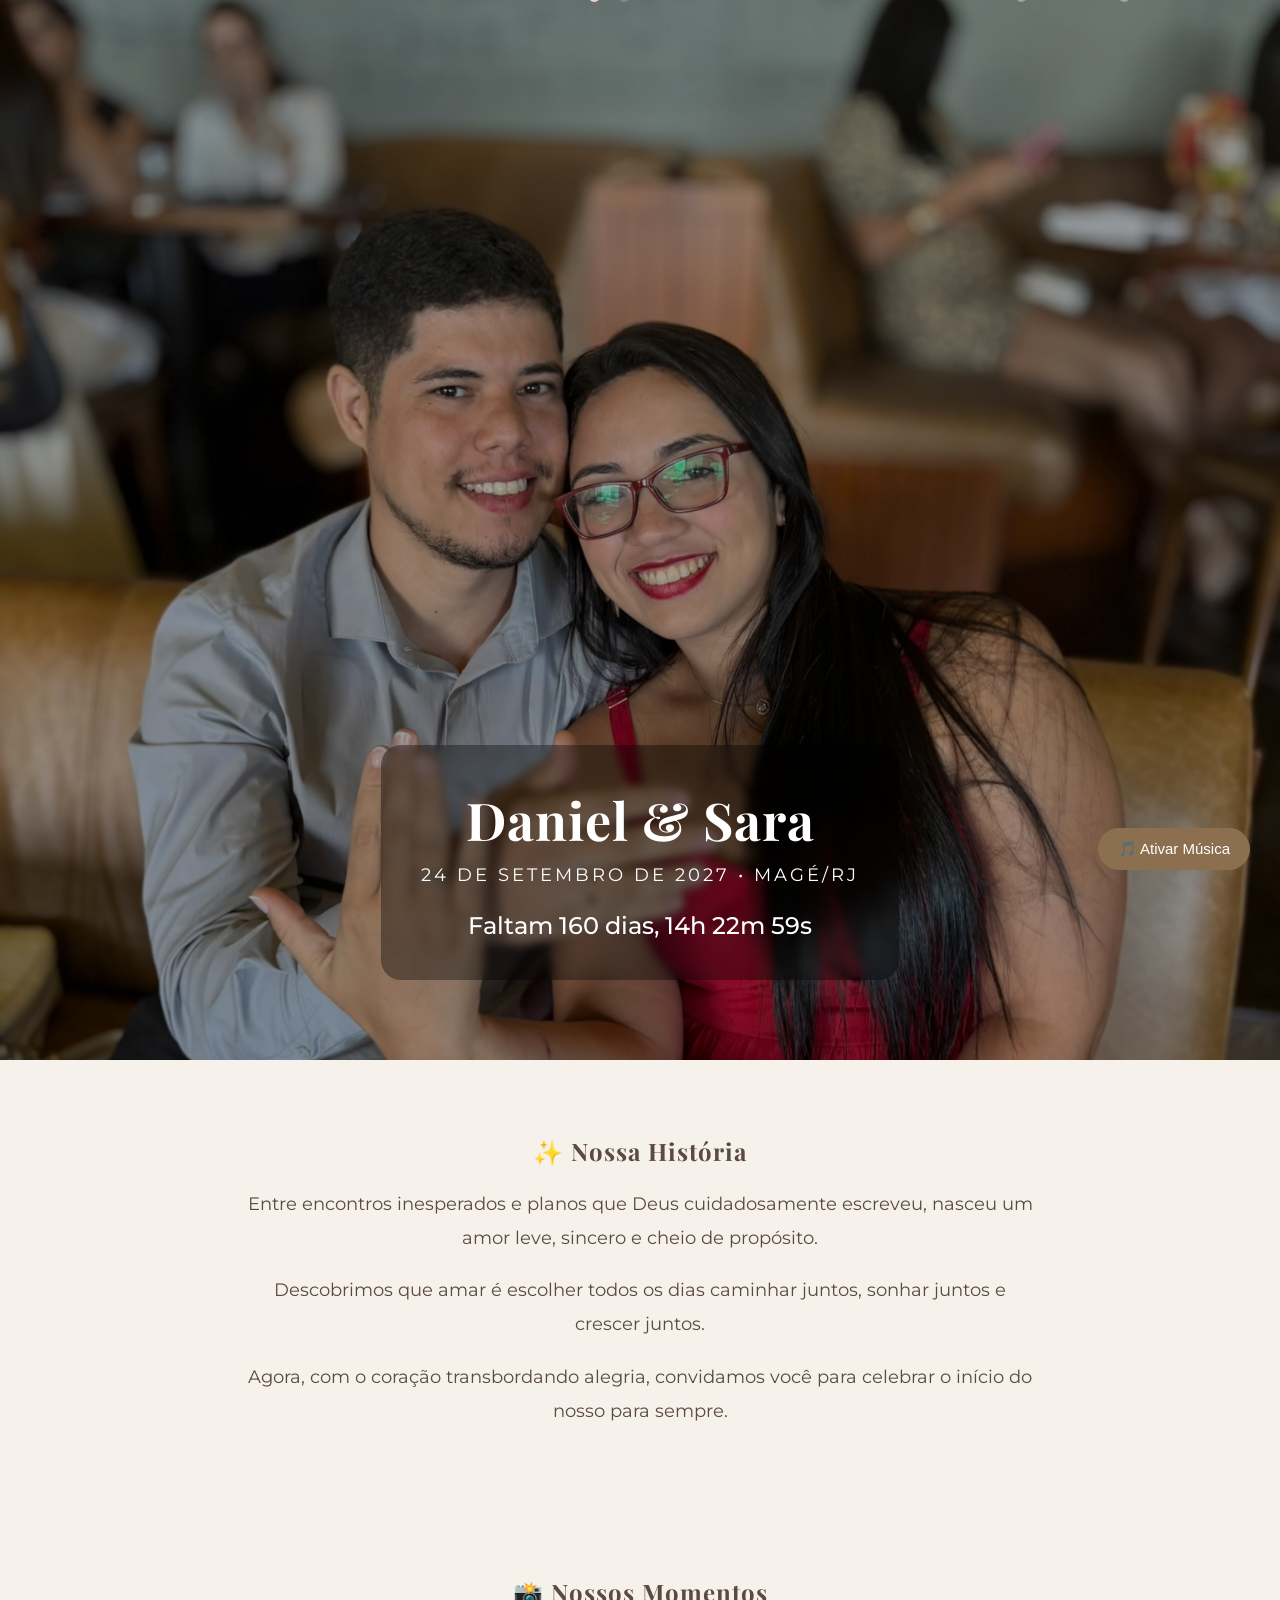
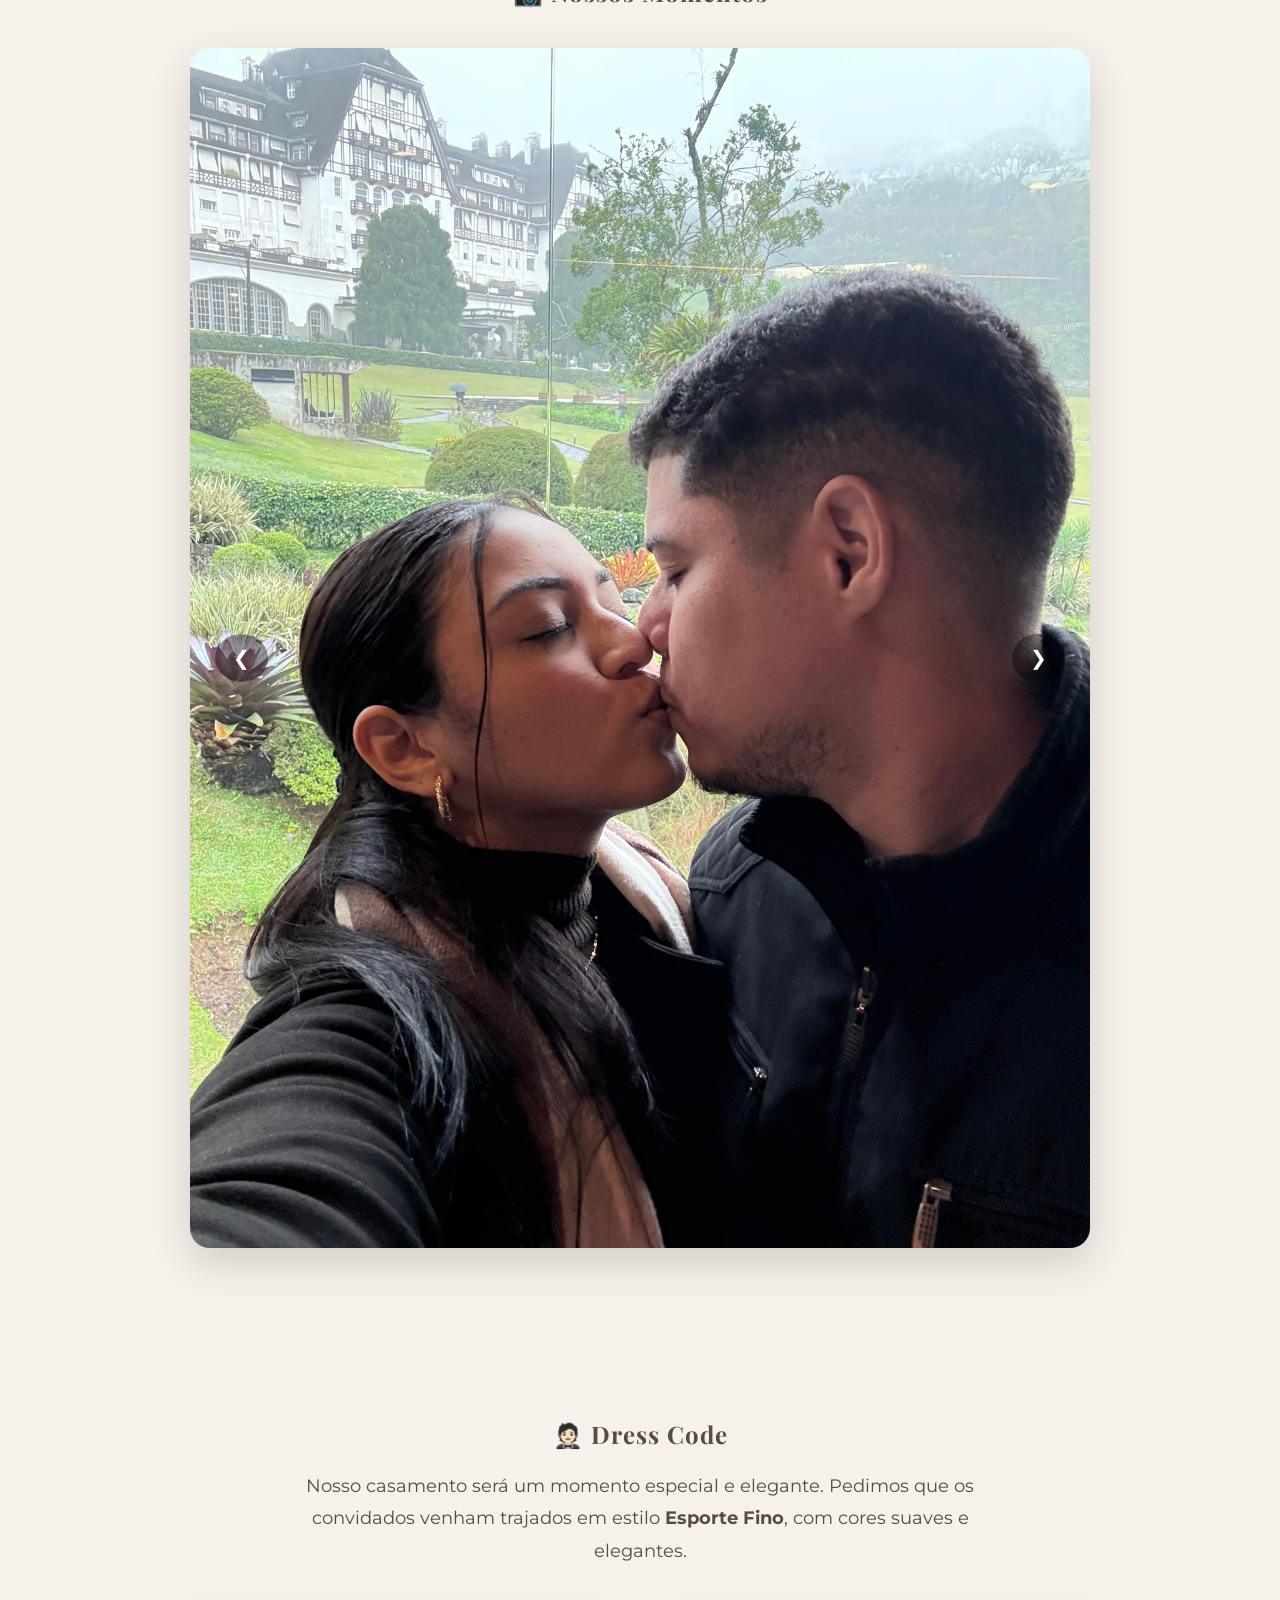
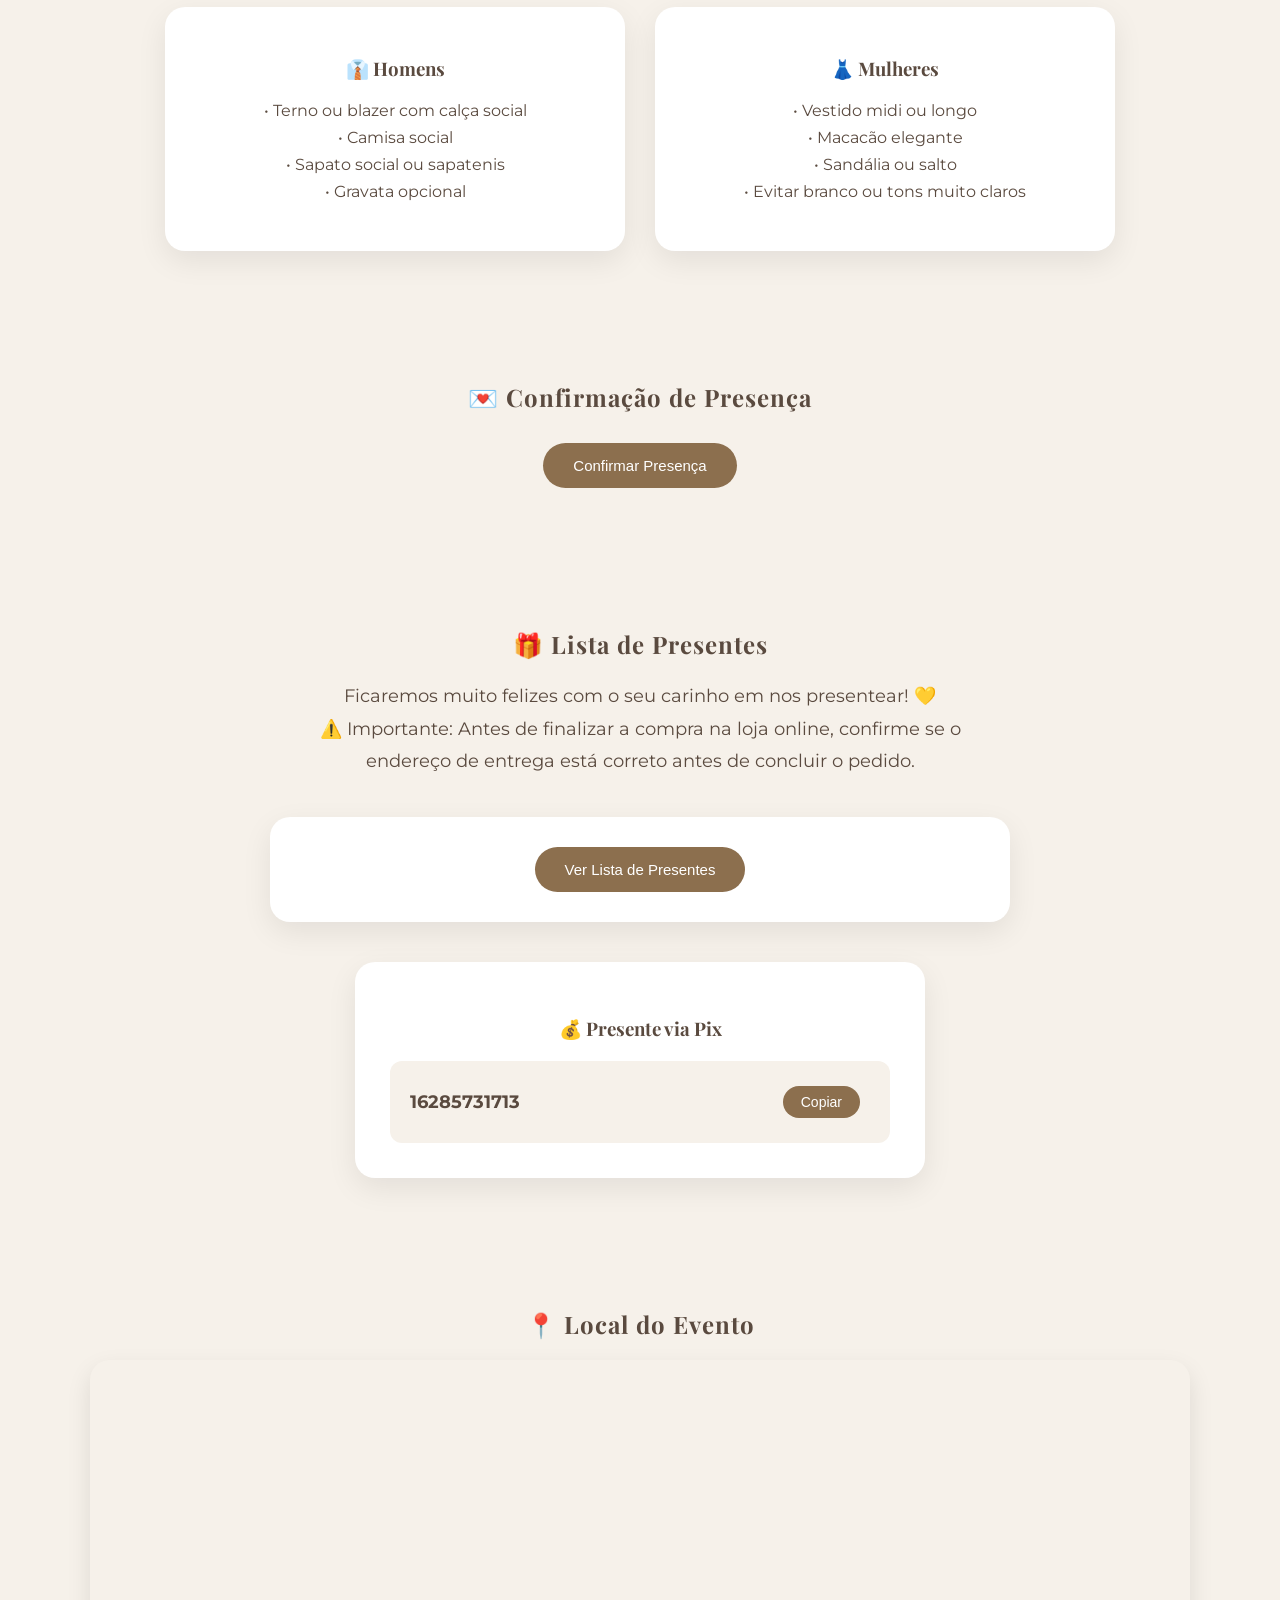
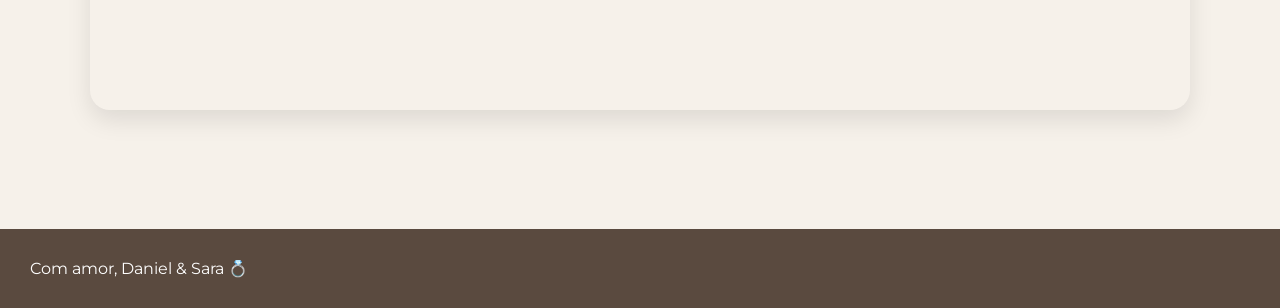
==== index.html @ 78efc9e5 "Update index.html" ====
<!DOCTYPE html>
<html lang="pt-br">
<head>

<meta charset="UTF-8">
<meta name="viewport" content="width=device-width, initial-scale=1.0">

<title>Daniel & Sara | 24.09.2027</title>

<link href="https://fonts.googleapis.com/css2?family=Playfair+Display:wght@400;600&family=Montserrat:wght@300;400&display=swap" rel="stylesheet">

<link rel="stylesheet" href="style.css">

</head>

<body>

<audio id="musica" preload="auto" loop>
<source src="musica/musica.mp3" type="audio/mpeg">
</audio>

<button class="music-btn" id="botaoMusica" onclick="toggleMusica()">🎵 Ativar Música</button>

<header id="header">
<div class="header-content">

<h1>Daniel & Sara</h1>

<div class="sub">
24 DE SETEMBRO DE 2027 • MAGÉ/RJ
</div>

<div class="contador" id="contador"></div>

</div>
</header>


<section>

<h2>✨ Nossa História</h2>

<div class="historia">

<p>
Entre encontros inesperados e planos que Deus cuidadosamente escreveu, nasceu um amor leve, sincero e cheio de propósito.
</p>

<p>
Descobrimos que amar é escolher todos os dias caminhar juntos, sonhar juntos e crescer juntos.
</p>

<p>
Agora, com o coração transbordando alegria, convidamos você para celebrar o início do nosso para sempre.
</p>

</div>

</section>



<section>

<h2>📸 Nossos Momentos</h2>

<div class="carrossel-container" id="container">

<div class="carrossel" id="carrossel">

<img src="fotos/foto1.jpeg">
<img src="fotos/foto2.jpeg">
<img src="fotos/foto3.jpeg">
<img src="fotos/foto4.jpeg">
<img src="fotos/foto5.jpeg">
<img src="fotos/foto6.jpeg">
<img src="fotos/foto7.jpeg">
<img src="fotos/foto8.jpeg">
<img src="fotos/foto9.jpeg">
<img src="fotos/foto10.jpeg">
<img src="fotos/foto12.jpeg">

</div>

<button class="seta esquerda" onclick="mover(-1)">❮</button>
<button class="seta direita" onclick="mover(1)">❯</button>

</div>

</section>



<section>

<h2>🤵🏻 Dress Code</h2>

<p class="texto-central">

Nosso casamento será um momento especial e elegante.
Pedimos que os convidados venham trajados em estilo
<strong>Esporte Fino</strong>,
com cores suaves e elegantes.

</p>


<div class="dresscode-container">

<div class="dress-card">

<h3>👔 Homens</h3>

<p>
• Terno ou blazer com calça social<br>
• Camisa social<br>
• Sapato social ou sapatenis<br>
• Gravata opcional
</p>

</div>


<div class="dress-card">

<h3>👗 Mulheres</h3>

<p>
• Vestido midi ou longo<br>
• Macacão elegante<br>
• Sandália ou salto<br>
• Evitar branco ou tons muito claros
</p>

</div>

</div>

</section>



<section>

<h2>💌 Confirmação de Presença</h2>

<a href="https://forms.gle/JYt4zUVPeDtNtnD37" target="_blank">

<button>
Confirmar Presença
</button>

</a>

</section>

<section>

<h2>🎁 Lista de Presentes</h2>

<p class="texto-central">
Ficaremos muito felizes com o seu carinho em nos presentear! 💛
<br>

⚠️ Importante: Antes de finalizar a compra na loja online,
confirme se o endereço de entrega está correto antes de concluir o pedido.
</p>

<div class="form-presente">

<a href="https://casamento-jrcd.listaideal.com.br/pt" target="_blank">
<button>Ver Lista de Presentes</button>
</a>

</div>

<div class="pix-container">

<h3>💰 Presente via Pix</h3>

<div class="pix-box">

<span id="pix">16285731713</span>

<button class="pix-btn" onclick="copiarPix()">
Copiar
</button>

</div>

<div class="mensagem-copiado" id="mensagemPix">

✅ Chave Pix copiada com sucesso!

</div>

</div>

</section>



<section>

<h2>📍 Local do Evento</h2>

<div class="mapa">

<iframe src="https://www.google.com/maps?q=Magé,RJ&output=embed"></iframe>

</div>

</section>


<footer>

Com amor, Daniel & Sara 💍

</footer>

<script src="script.js"></script>

</body>
</html>
---- style.css ----
body{
margin:0;
font-family:'Montserrat',sans-serif;
background:#f6f1ea;
color:#5a4a3f;
overflow-x:hidden;
scroll-behavior:smooth;
}

h1,h2{
font-family:'Playfair Display',serif;
letter-spacing:1px;
}

.texto-central{
max-width:700px;
margin:20px auto 40px;
line-height:1.8;
font-size:18px;
}

/* HEADER */

header{
height:100vh;
background:
linear-gradient(rgba(0,0,0,0.35),rgba(0,0,0,0.35)),
url("fotos/foto12.jpeg");
background-size:cover;
background-position:center 30%;
background-repeat:no-repeat;

display:flex;
align-items:flex-end;      /* posiciona o conteúdo mais abaixo */
justify-content:center;

text-align:center;
color:white;

padding:80px 20px;        /* espaço inferior */
transition:opacity 0.6s ease;
}

.header-content{
background:rgba(0,0,0,0.35);
padding:40px;
border-radius:20px;
backdrop-filter:blur(4px);
max-width:700px;
}

h1{
font-size:52px;
margin:0;
}

.sub{
margin-top:10px;
font-size:18px;
letter-spacing:3px;
}

.contador{
margin-top:25px;
font-size:24px;
font-weight:500;
}

/* SECTIONS */

section{
padding:55px 20px;
max-width:1100px;
margin:auto;
text-align:center;
opacity:0;
transform:translateY(40px);
transition:all 1.2s ease;
}

section.ativo{
opacity:1;
transform:translateY(0);
}

/* HISTORIA */

.historia{
max-width:800px;
margin:auto;
line-height:1.9;
font-size:18px;
}

/* CARROSSEL */

.carrossel-container{
position:relative;
max-width:900px;
margin:40px auto;
overflow:hidden;
border-radius:20px;
box-shadow:0 15px 40px rgba(0,0,0,0.15);
}

.carrossel{
display:flex;
transition:transform 0.6s ease-in-out;
}

.carrossel img{
width:100%;
flex-shrink:0;
user-select:none;
pointer-events:none;
}

.seta{
position:absolute;
top:50%;
transform:translateY(-50%);
background:rgba(0,0,0,0.4);
color:white;
border:none;
padding:12px 18px;
cursor:pointer;
font-size:20px;
border-radius:50%;
}

.seta.esquerda{
left:15px;
}

.seta.direita{
right:15px;
}

.seta:hover{
background:rgba(0,0,0,0.7);
}

/* DRESS CODE */

.dresscode-container{
display:flex;
flex-wrap:wrap;
gap:30px;
justify-content:center;
margin-top:40px;
}

.dress-card{
background:white;
padding:30px;
border-radius:20px;
box-shadow:0 10px 30px rgba(0,0,0,0.08);
flex:1 1 300px;
max-width:400px;
transition:0.4s;
}

.dress-card:hover{
transform:translateY(-8px);
box-shadow:0 15px 40px rgba(0,0,0,0.15);
}

.dress-card h3{
font-family:'Playfair Display',serif;
margin-bottom:15px;
}

.dress-card p{
font-size:16px;
line-height:1.7;
}

/* BOTÕES */

button{
background:#8c6f4e;
color:white;
border:none;
padding:14px 30px;
border-radius:30px;
font-size:15px;
cursor:pointer;
transition:0.3s;
margin:10px;
}

button:hover{
background:#6e553b;
}

/* FORM PRESENTE */

.form-presente{
max-width:700px;
margin:40px auto;
background:white;
padding:20px;
border-radius:20px;
box-shadow:0 10px 30px rgba(0,0,0,0.08);
}

.form-presente iframe{
width:100%;
height:900px;
border:0;
border-radius:12px;
}

/* PIX */

.pix-container{
margin-top:30px;
background:white;
padding:35px;
border-radius:20px;
box-shadow:0 10px 30px rgba(0,0,0,0.08);
max-width:500px;
margin-left:auto;
margin-right:auto;
}

.pix-container h3{
margin-bottom:20px;
font-family:'Playfair Display',serif;
}

.pix-box{
display:flex;
align-items:center;
justify-content:space-between;
background:#f6f1ea;
padding:15px 20px;
border-radius:12px;
font-weight:bold;
font-size:18px;
word-break:break-all;
}

.pix-btn{
background:#8c6f4e;
color:white;
border:none;
padding:8px 18px;
border-radius:20px;
cursor:pointer;
transition:0.3s;
font-size:14px;
}

.pix-btn:hover{
background:#6e553b;
}

.mensagem-copiado{
margin-top:15px;
color:#8c6f4e;
display:none;
font-size:14px;
font-weight:500;
}

/* MAPA */

.mapa iframe{
width:100%;
height:350px;
border:0;
border-radius:20px;
box-shadow:0 10px 25px rgba(0,0,0,0.1);
}

/* FOOTER */

footer{
background:#5a4a3f;
color:white;
padding:30px;
margin-top:60px;
}

/* BOTÃO MUSICA */

.music-btn{
position:fixed;
bottom:20px;
right:20px;
background:#8c6f4e;
color:white;
border:none;
border-radius:50px;
padding:12px 20px;
cursor:pointer;
z-index:999;
transition:0.3s;
}

.music-btn:hover{
background:#6e553b;
}

/* PETALAS */

.petala{
position:fixed;
top:-10px;
width:12px;
height:12px;
background:radial-gradient(circle at 30% 30%, #f2d6d0, #e8cfc4);
border-radius:60% 40% 60% 40%;
opacity:0.8;
animation:cair linear infinite;
}

@keyframes cair{
to{
transform:translateY(110vh) rotate(360deg);
}
}
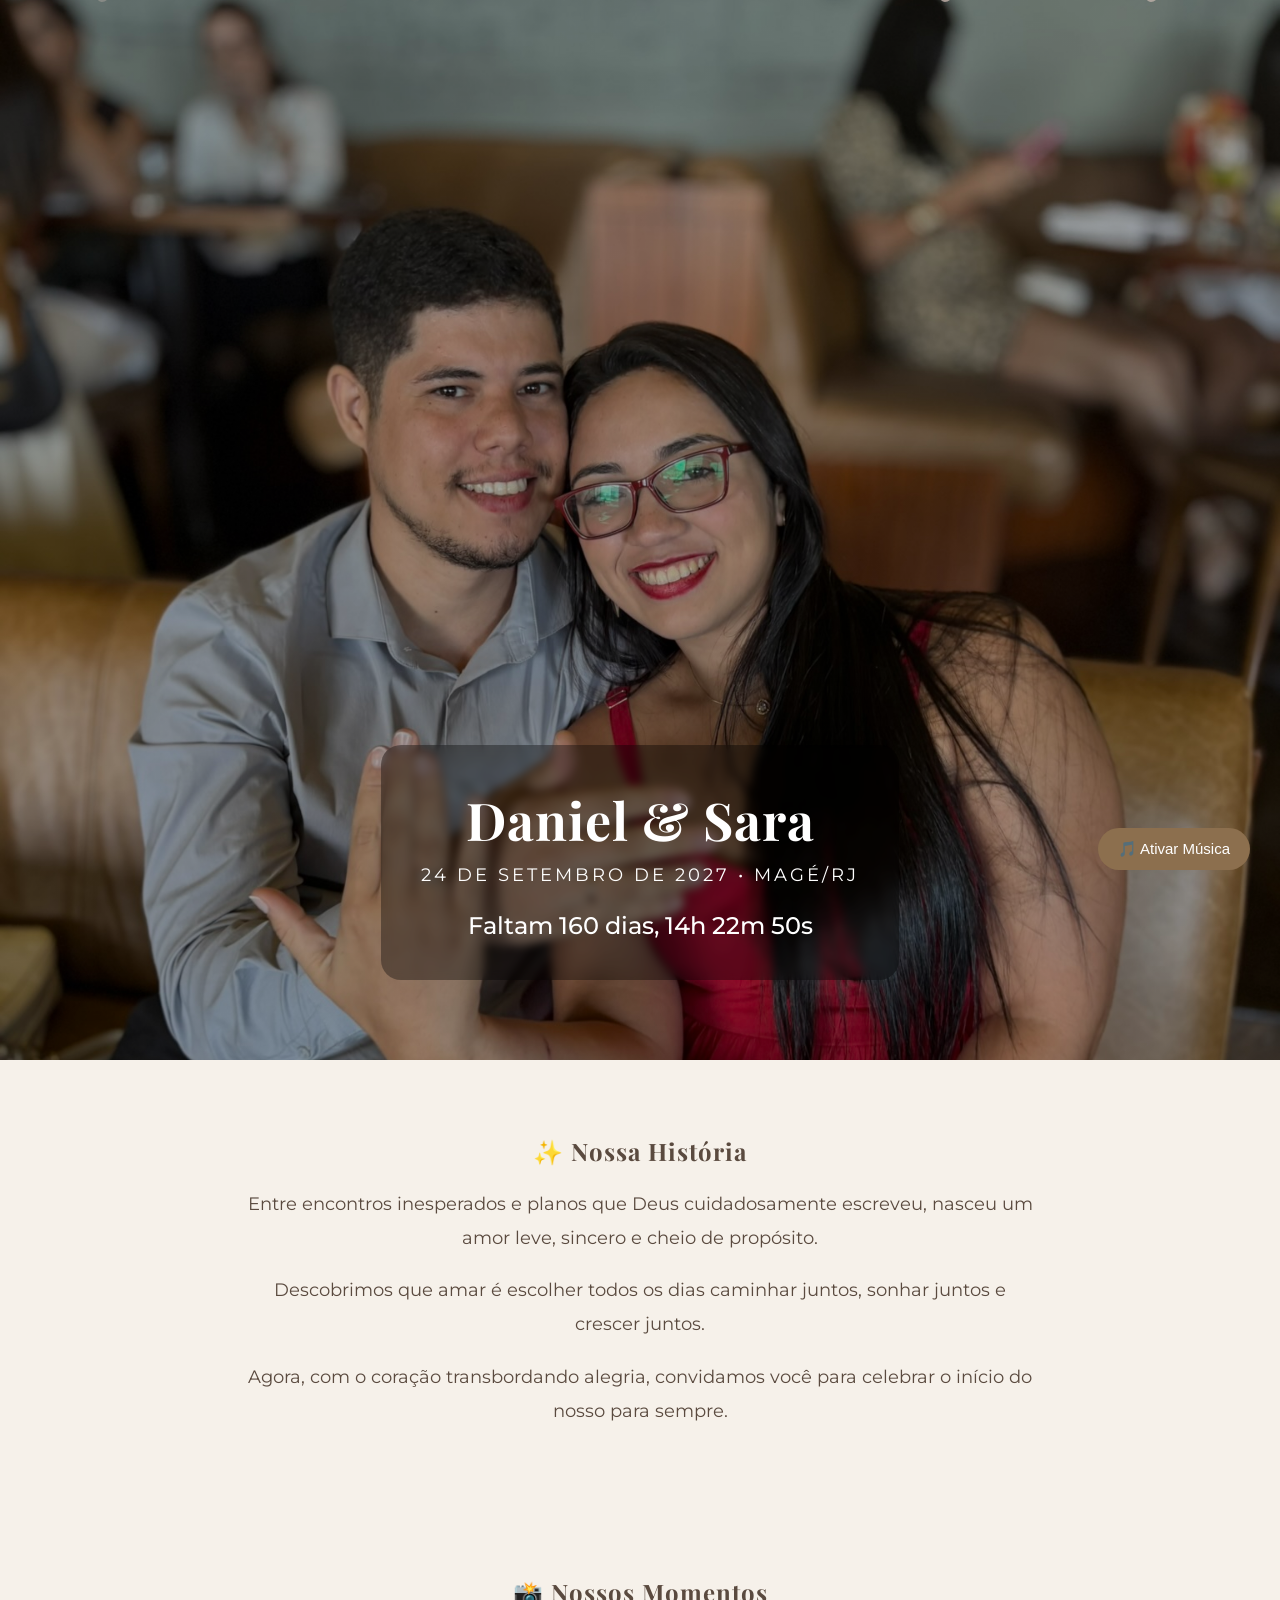
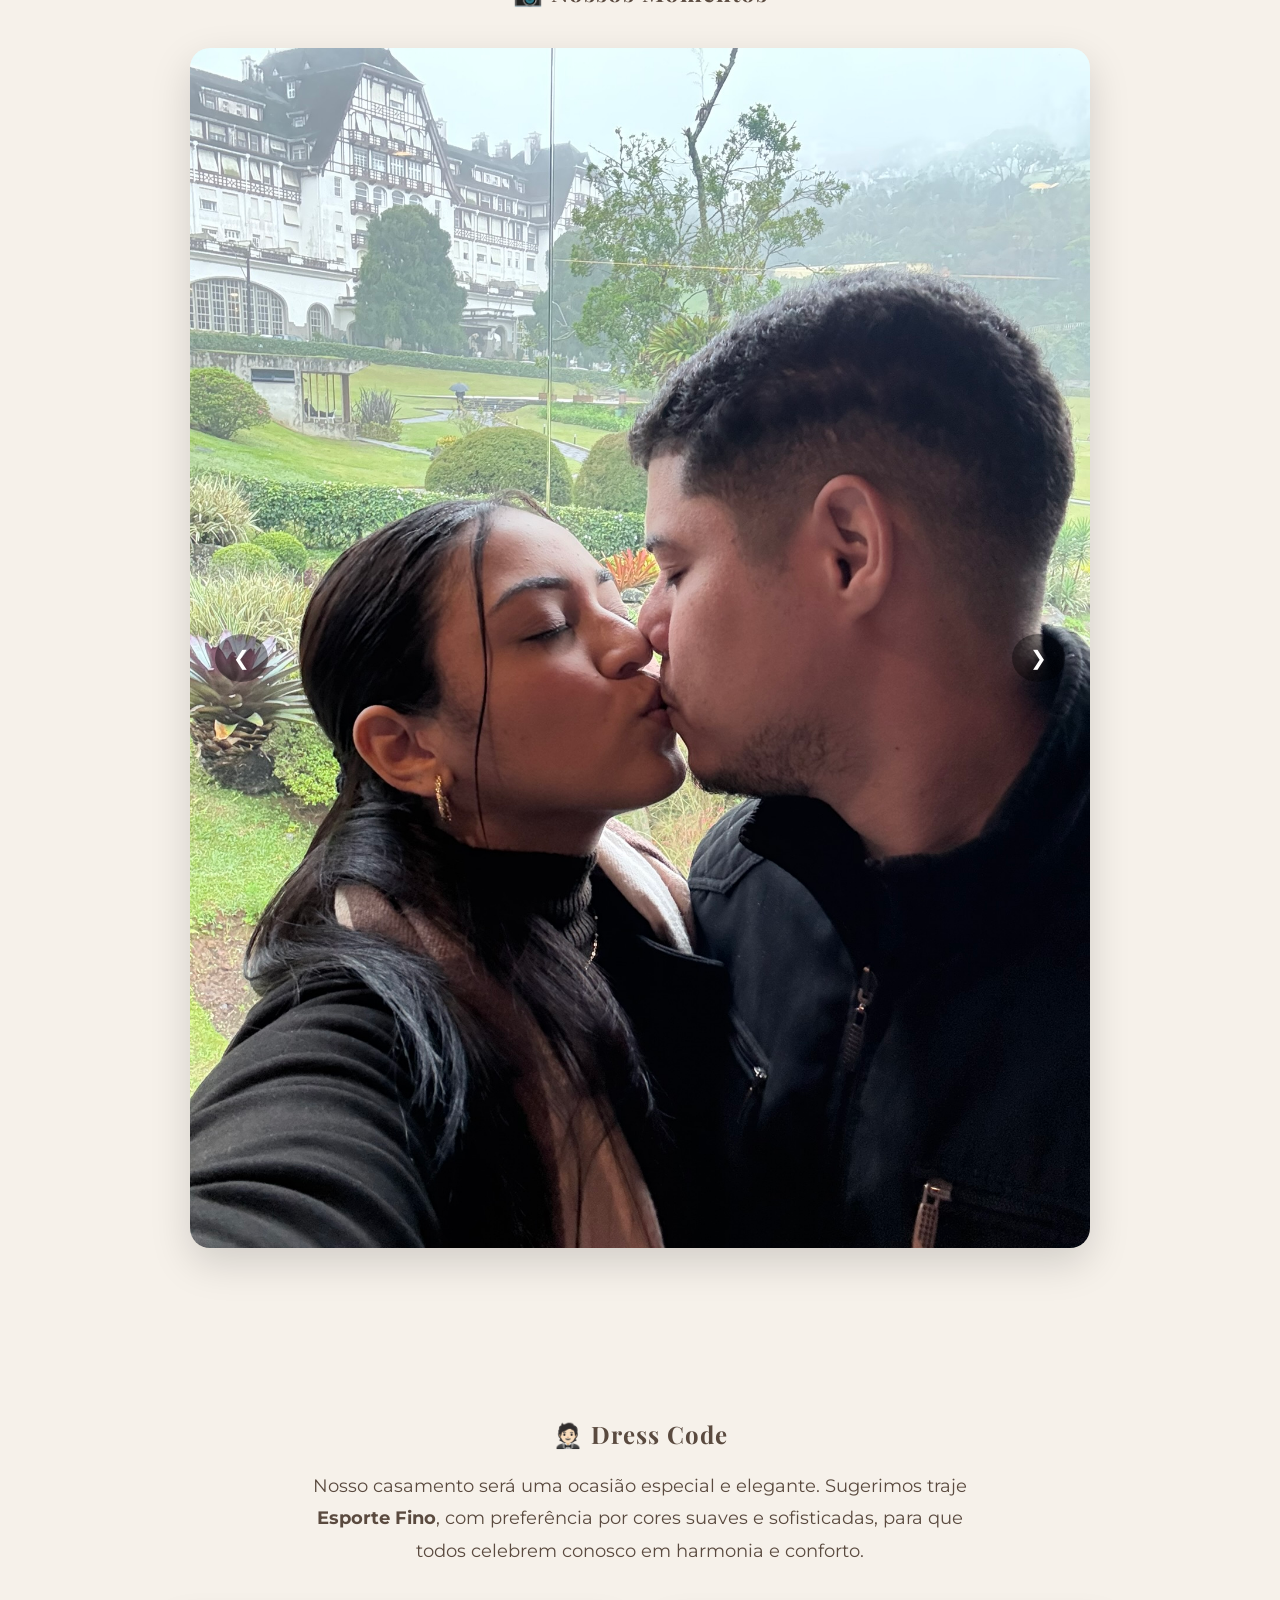
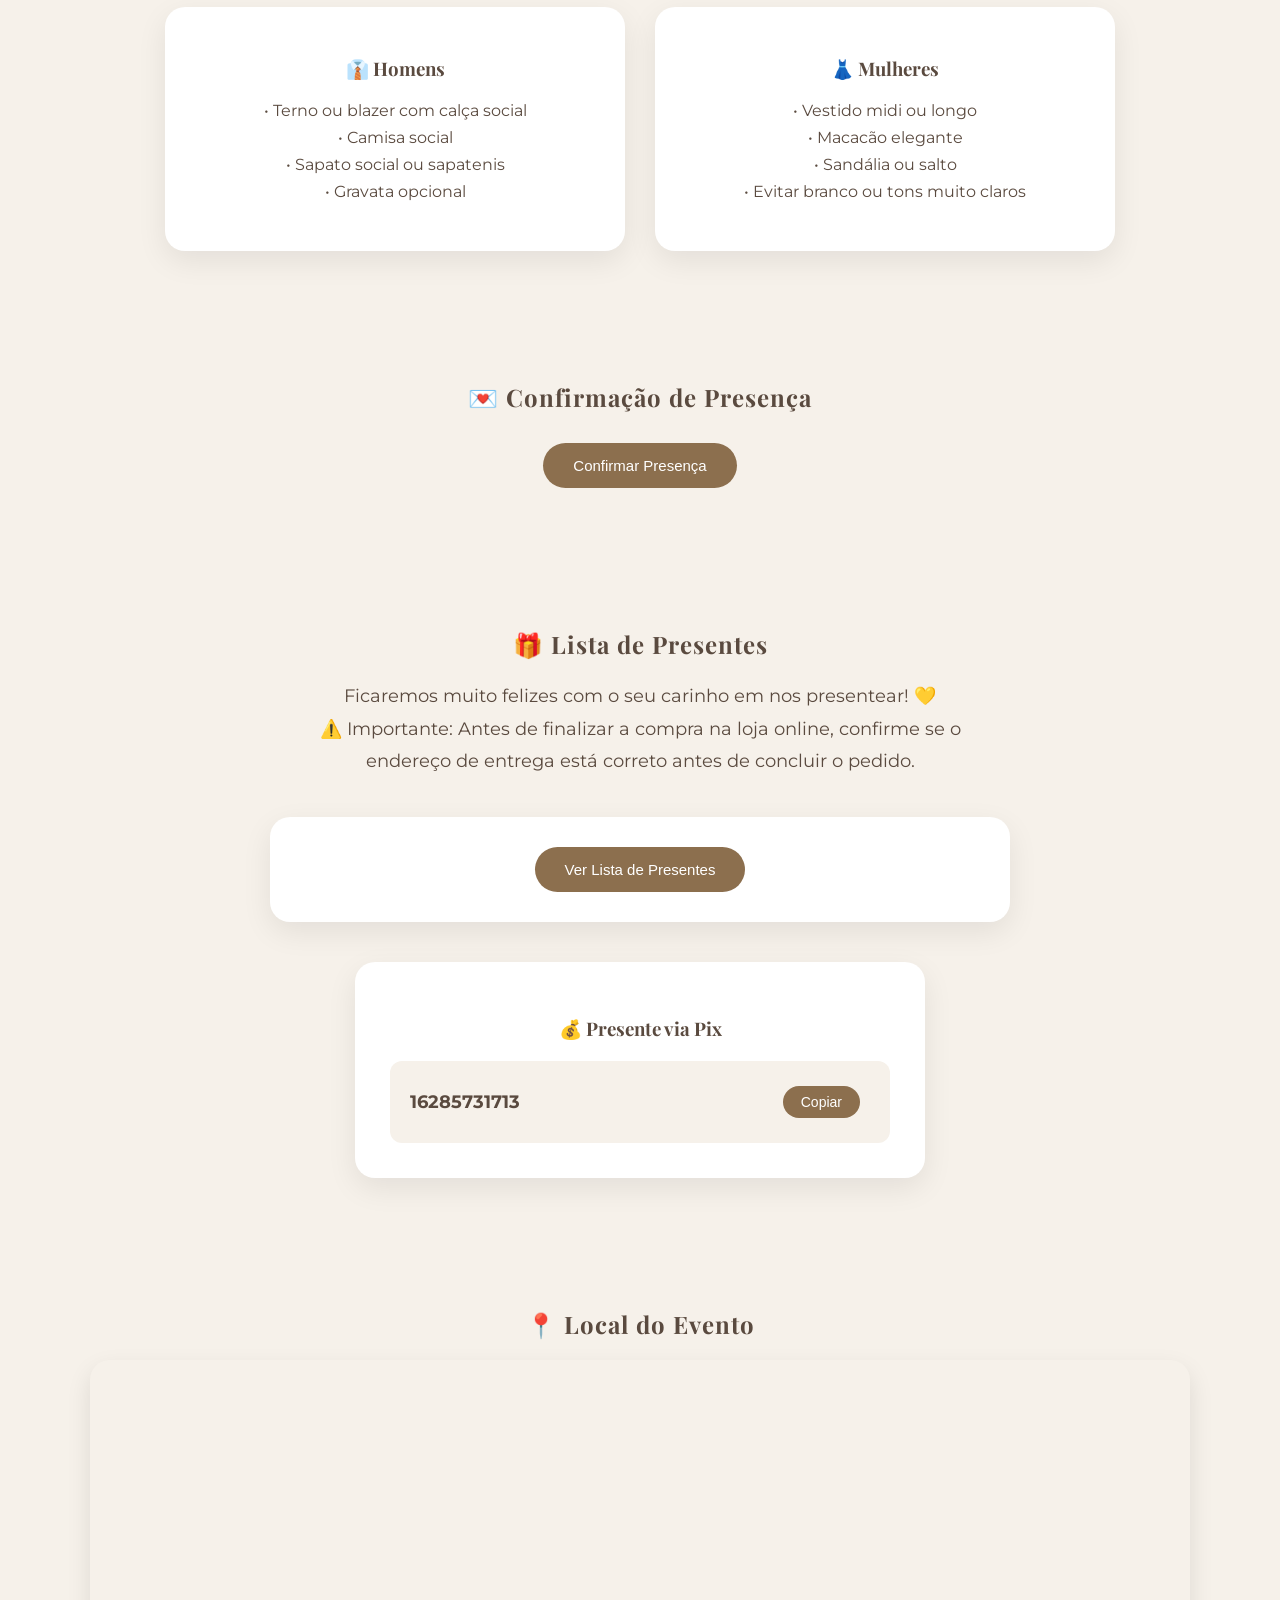
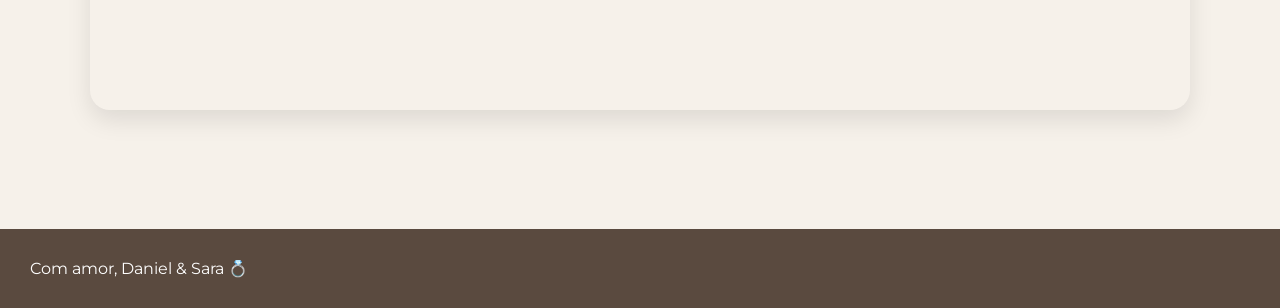
==== commit 5a51eb76: "Update index.html" ====
--- a/index.html
+++ b/index.html
@@ -97,10 +97,10 @@
 
 <p class="texto-central">
 
-Nosso casamento será um momento especial e elegante.
-Pedimos que os convidados venham trajados em estilo
-<strong>Esporte Fino</strong>,
-com cores suaves e elegantes.
+Nosso casamento será uma ocasião especial e elegante.
+Sugerimos traje <strong>Esporte Fino</strong>,
+com preferência por cores suaves e sofisticadas,
+para que todos celebrem conosco em harmonia e conforto.
 
 </p>
 
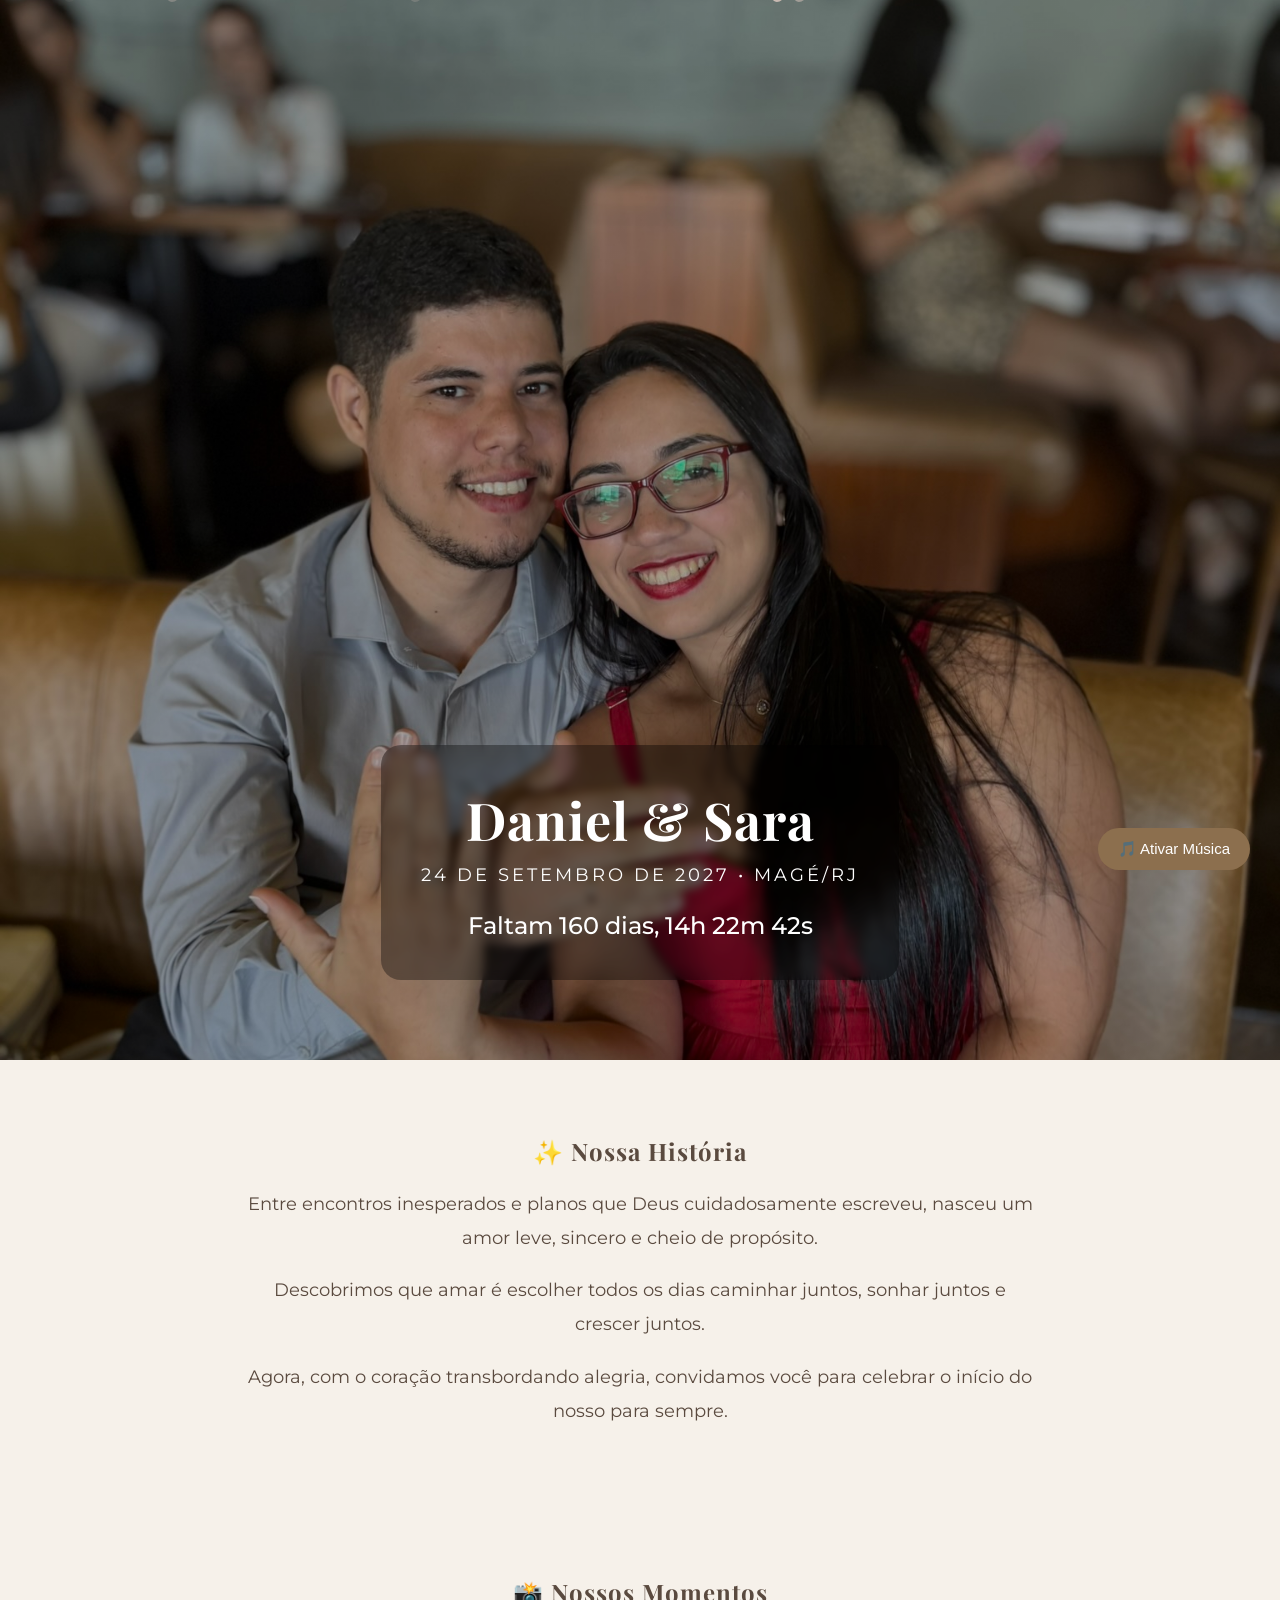
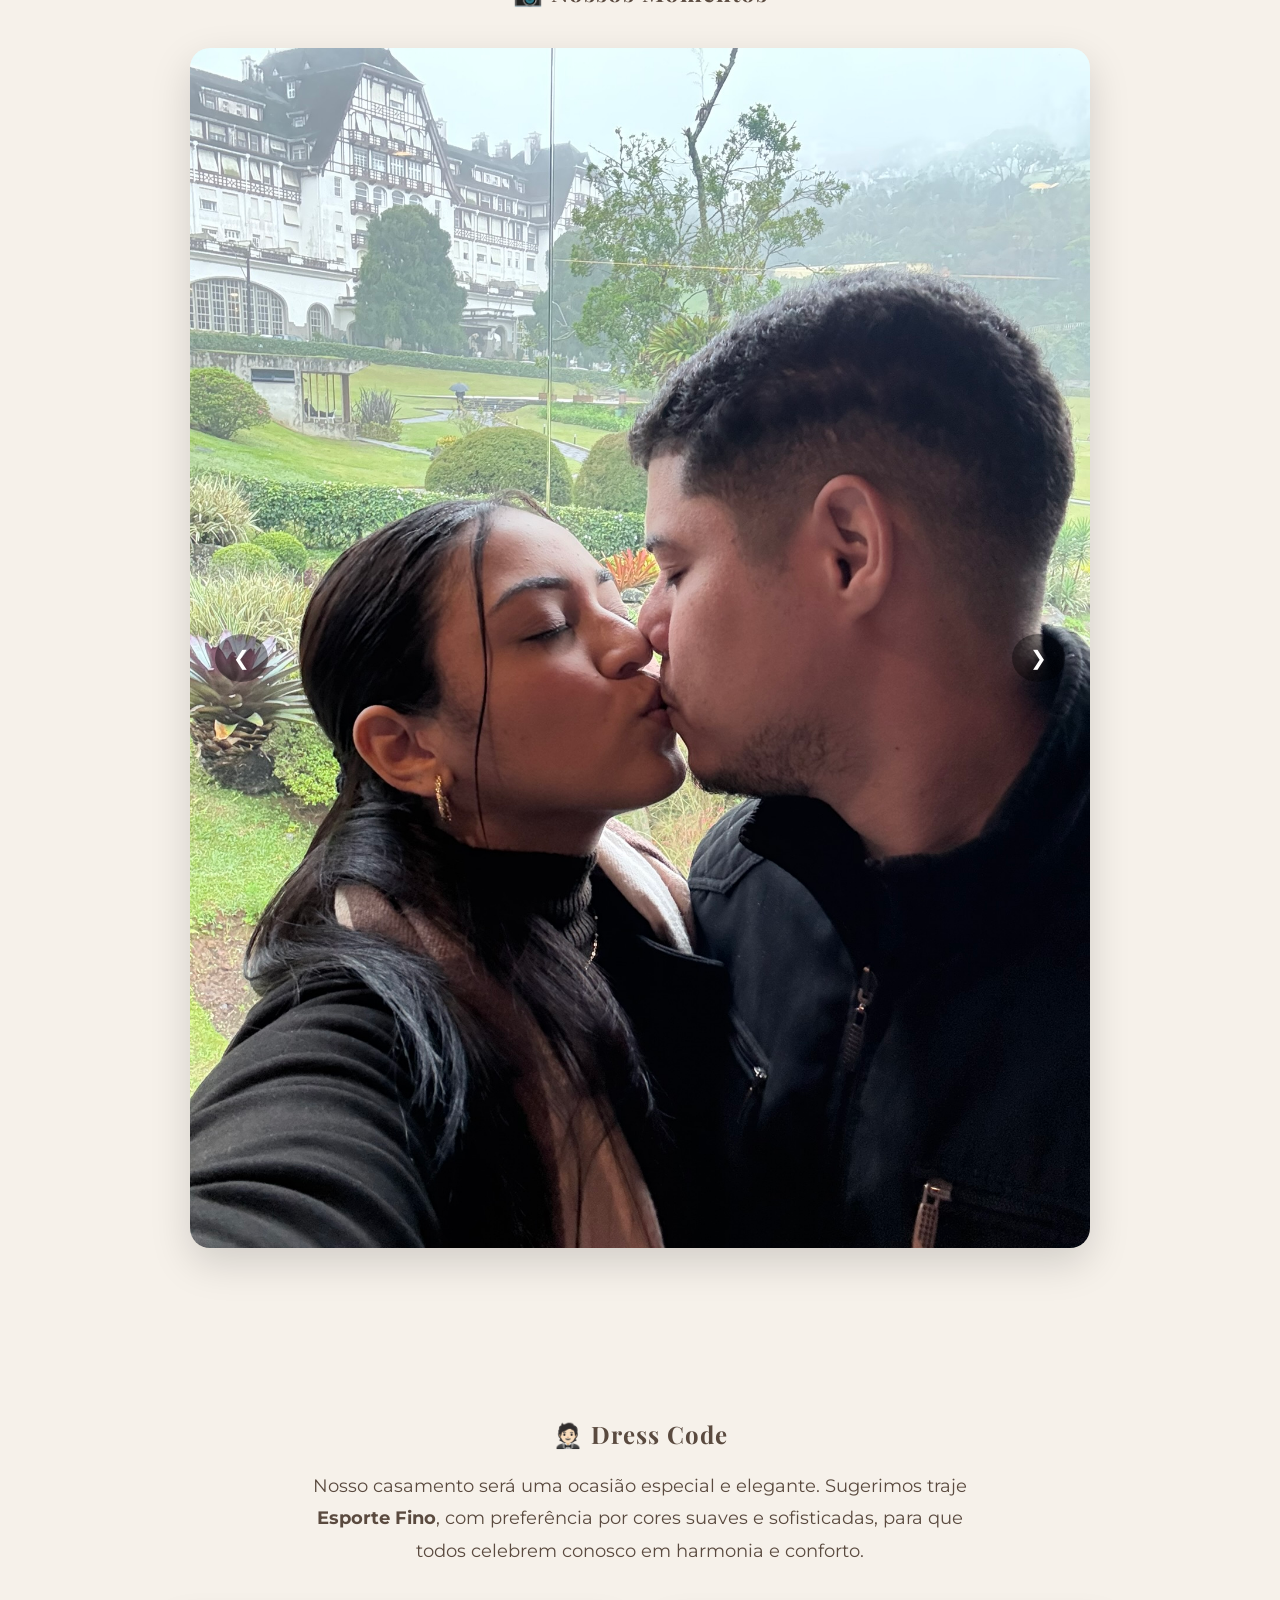
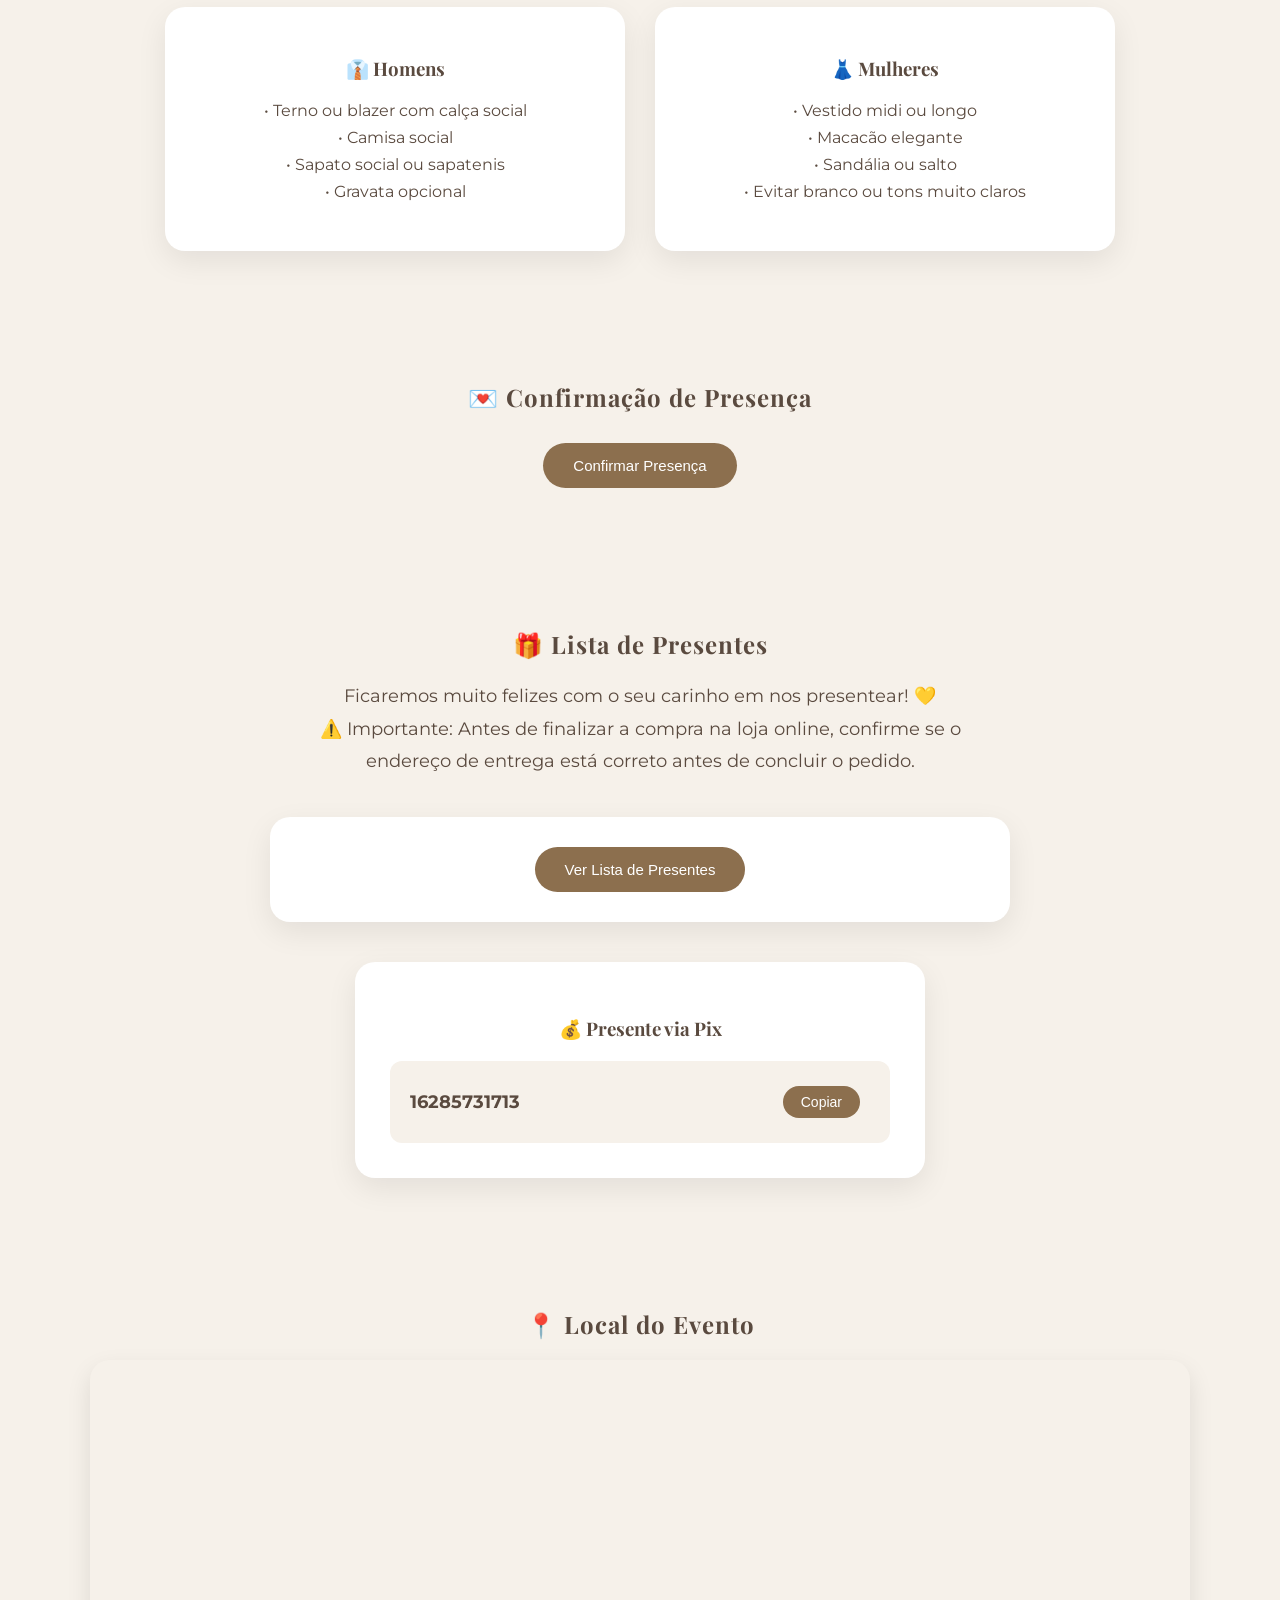
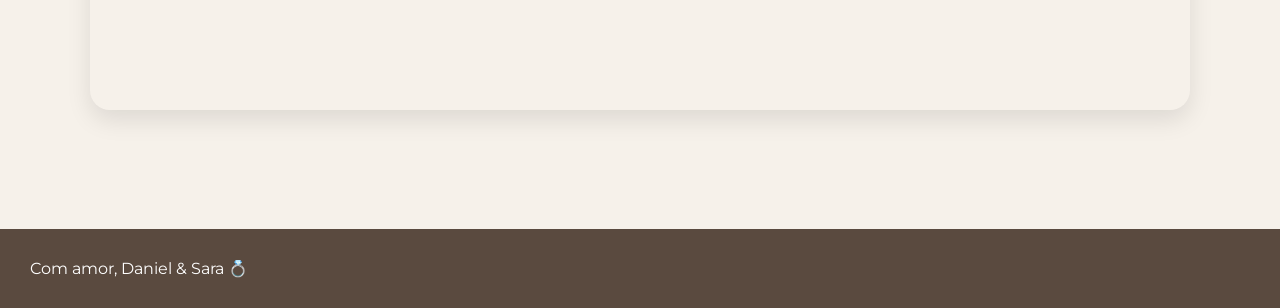
==== commit 5515bc52: "Replace Google Maps iframe with new link" ====
--- a/index.html
+++ b/index.html
@@ -206,7 +206,7 @@
 
 <div class="mapa">
 
-<iframe src="https://www.google.com/maps?q=Magé,RJ&output=embed"></iframe>
+<iframe src="https://maps.app.goo.gl/c6TU2W1sDEjwXpj88"></iframe>
 
 </div>
 
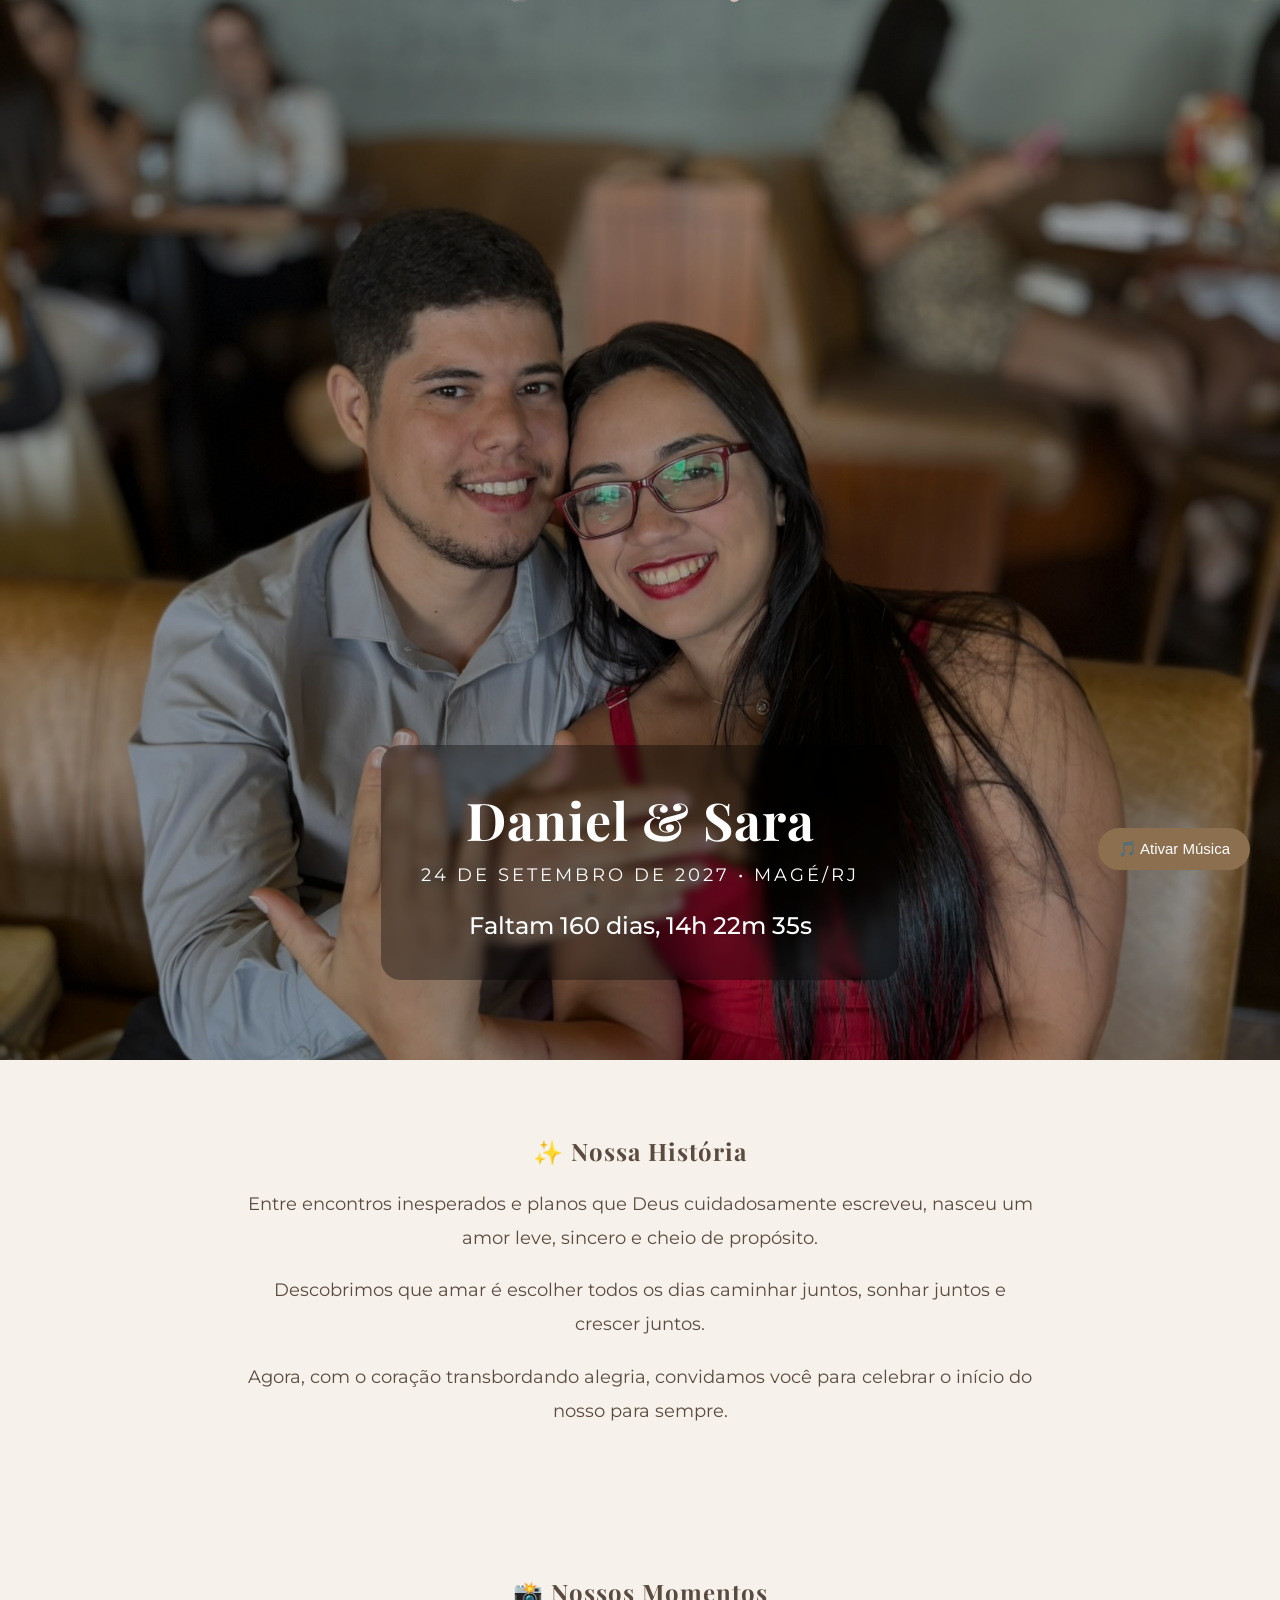
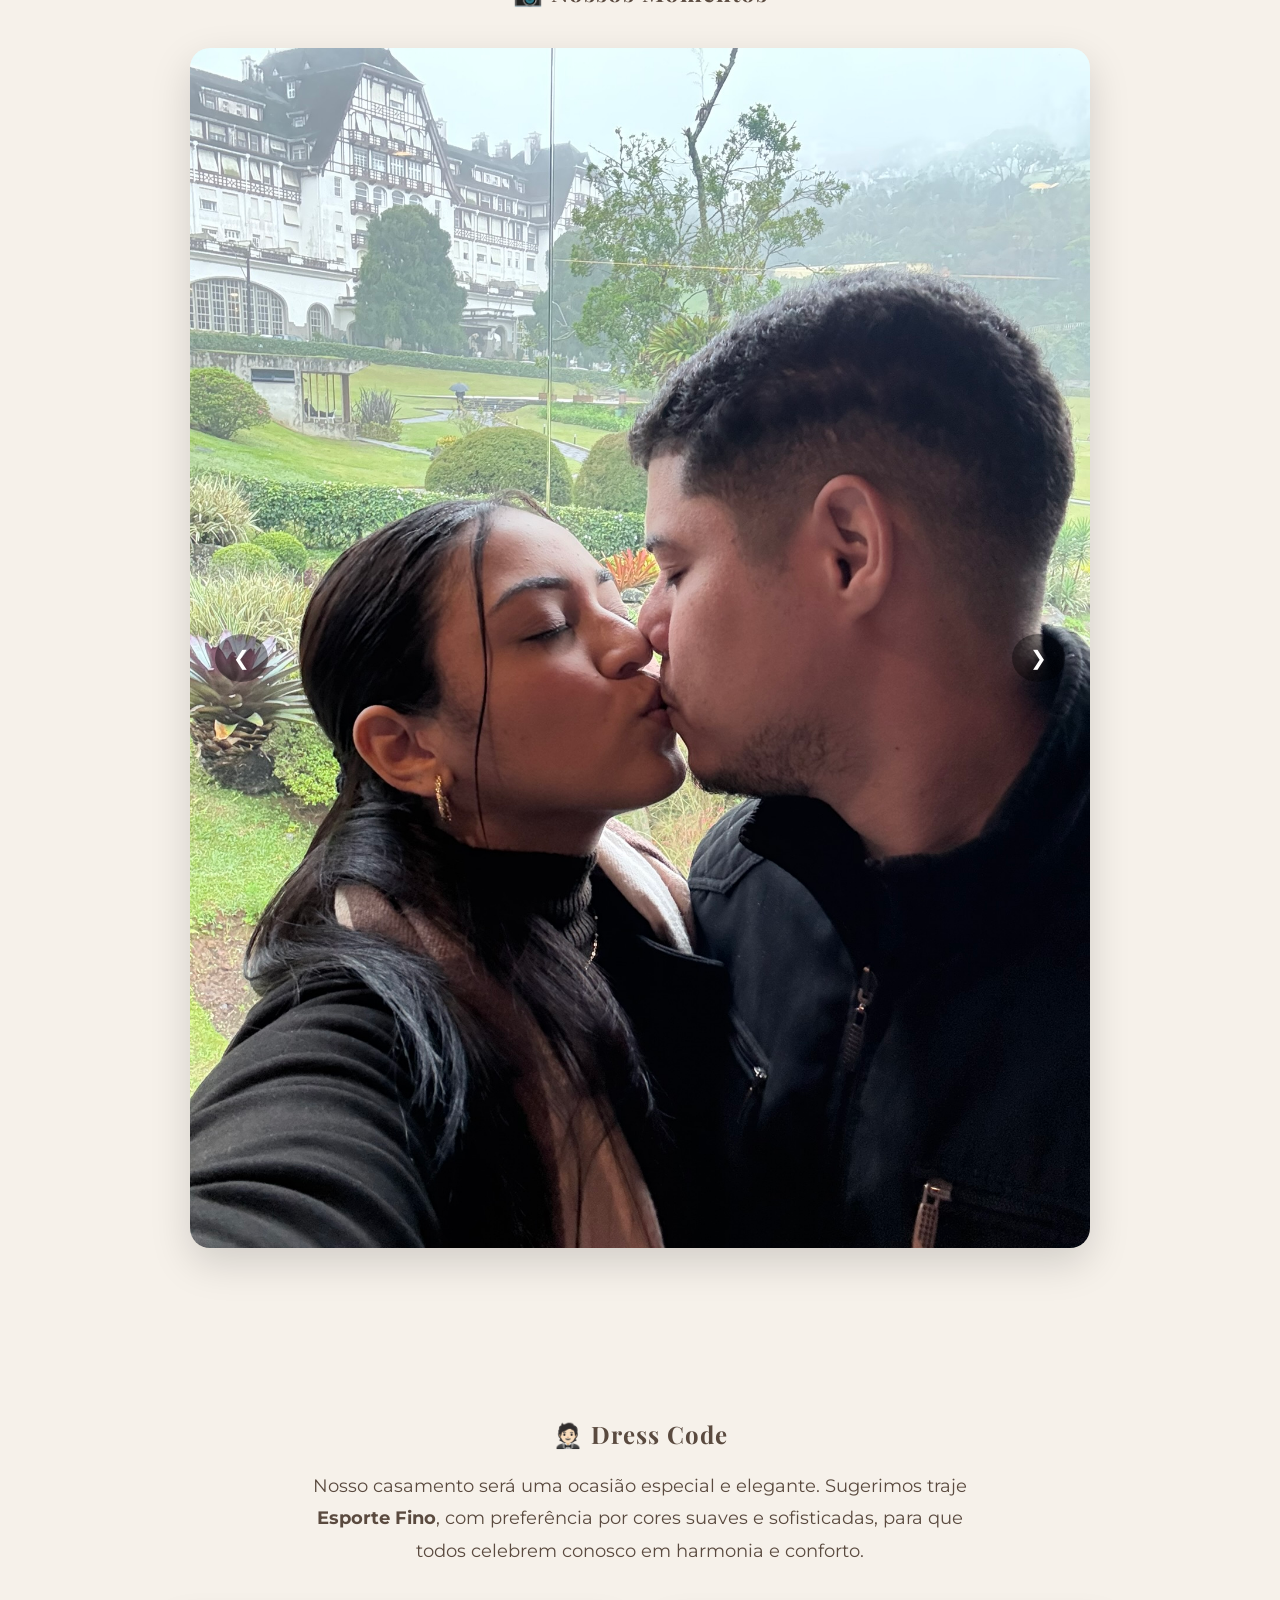
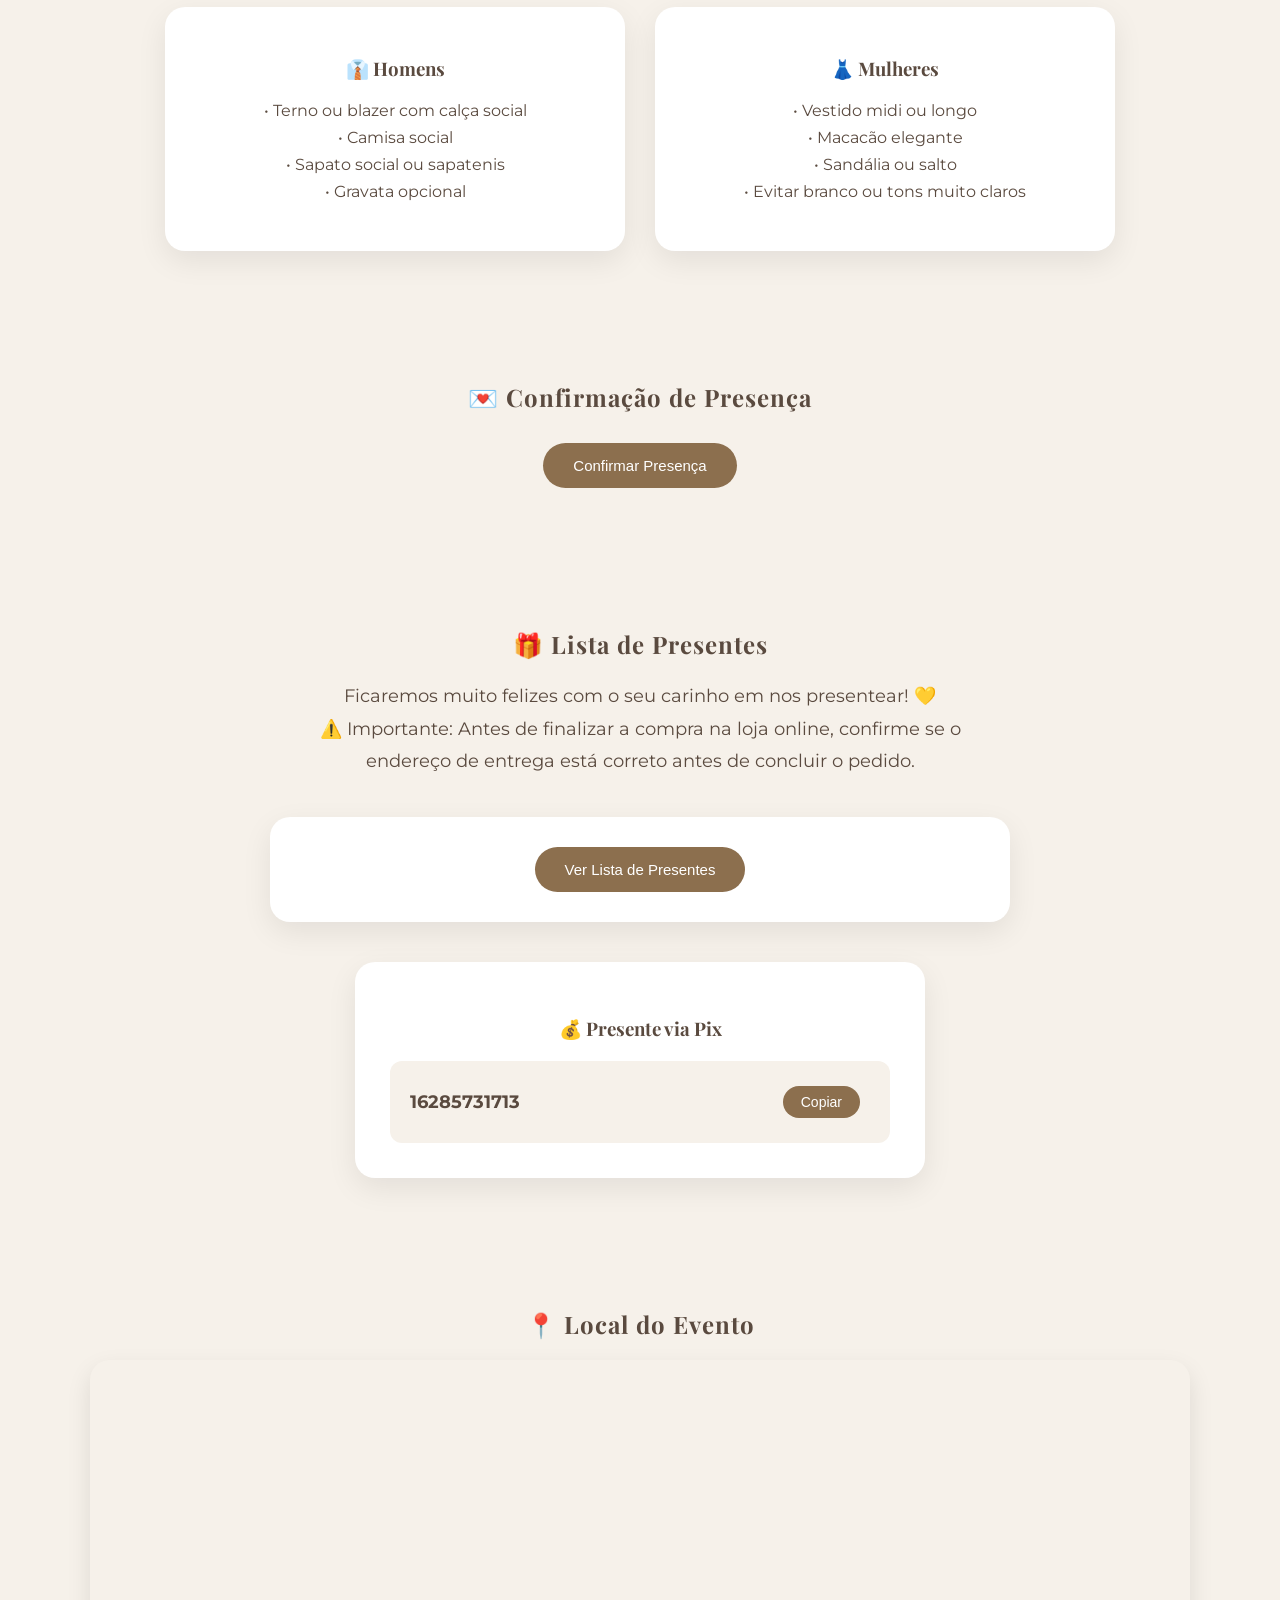
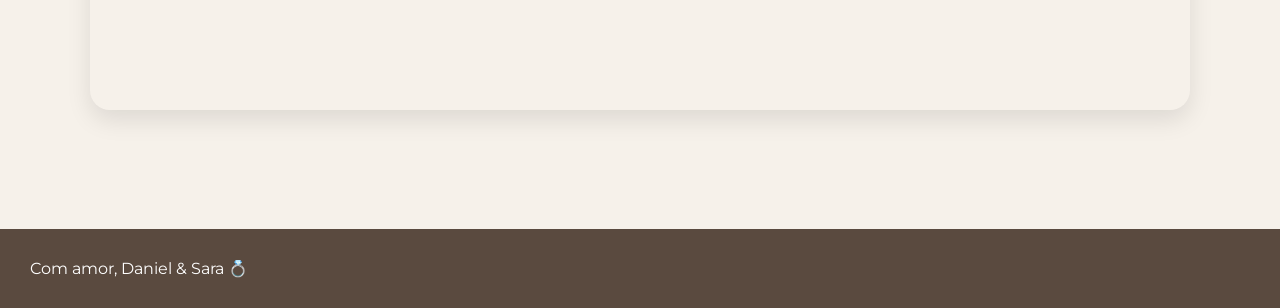
==== commit e86e837b: "Update index.html" ====
--- a/index.html
+++ b/index.html
@@ -206,7 +206,7 @@
 
 <div class="mapa">
 
-<iframe src="https://maps.app.goo.gl/c6TU2W1sDEjwXpj88"></iframe>
+<iframe src="https://www.google.com/maps/embed?pb=!1m18!1m12!1m3!1d4850.131247674133!2d-43.15132328811828!3d-22.701017979314404!2m3!1f0!2f0!3f0!3m2!1i1024!2i768!4f13.1!3m3!1m2!1s0x999fb162dfa7d7%3A0x83600a26543685a2!2sR.%20Uni%C3%A3o%2C%20312%20-%20Aurora%2C%20Mag%C3%A9%20-%20RJ%2C%2025900-725!5e1!3m2!1spt-BR!2sbr!4v1778790581608!5m2!1spt-BR!2sbr" width="600" height="450" style="border:0;" allowfullscreen="" loading="lazy" referrerpolicy="no-referrer-when-downgrade"></iframe>
 
 </div>
 
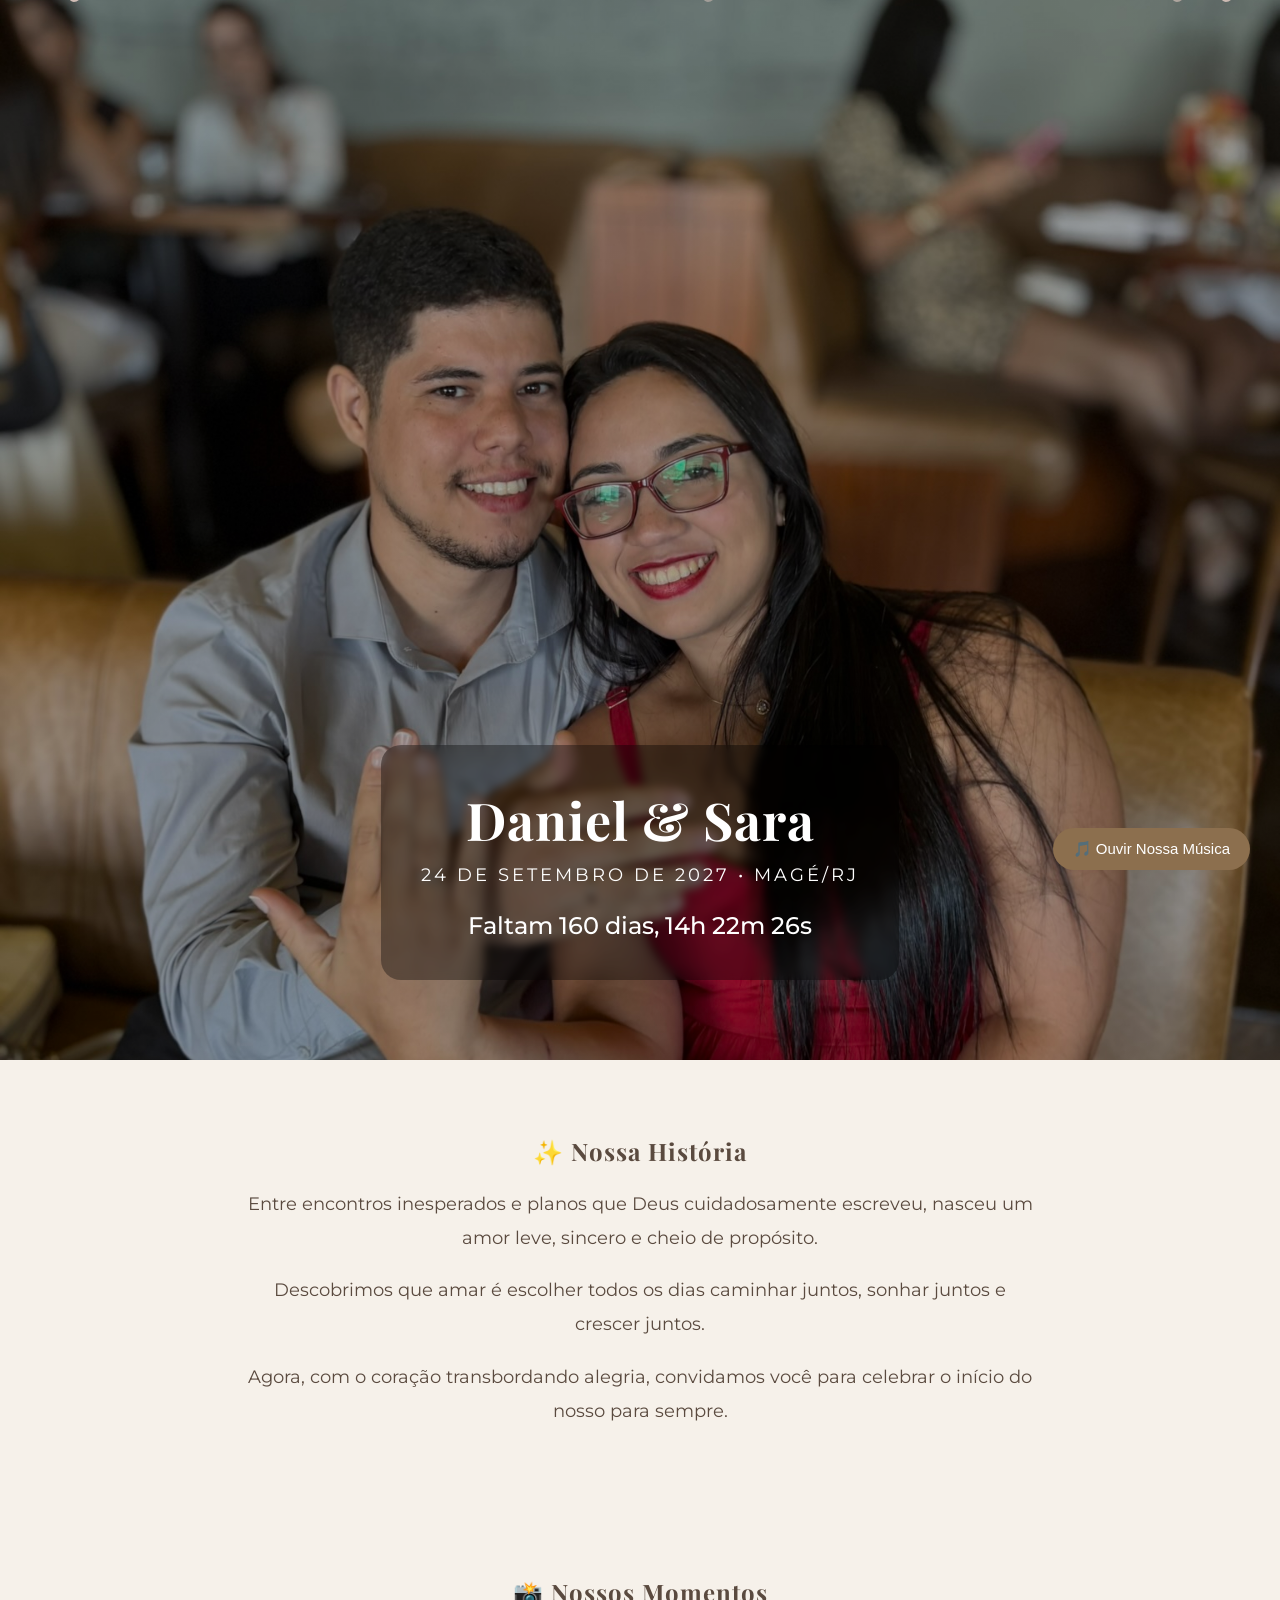
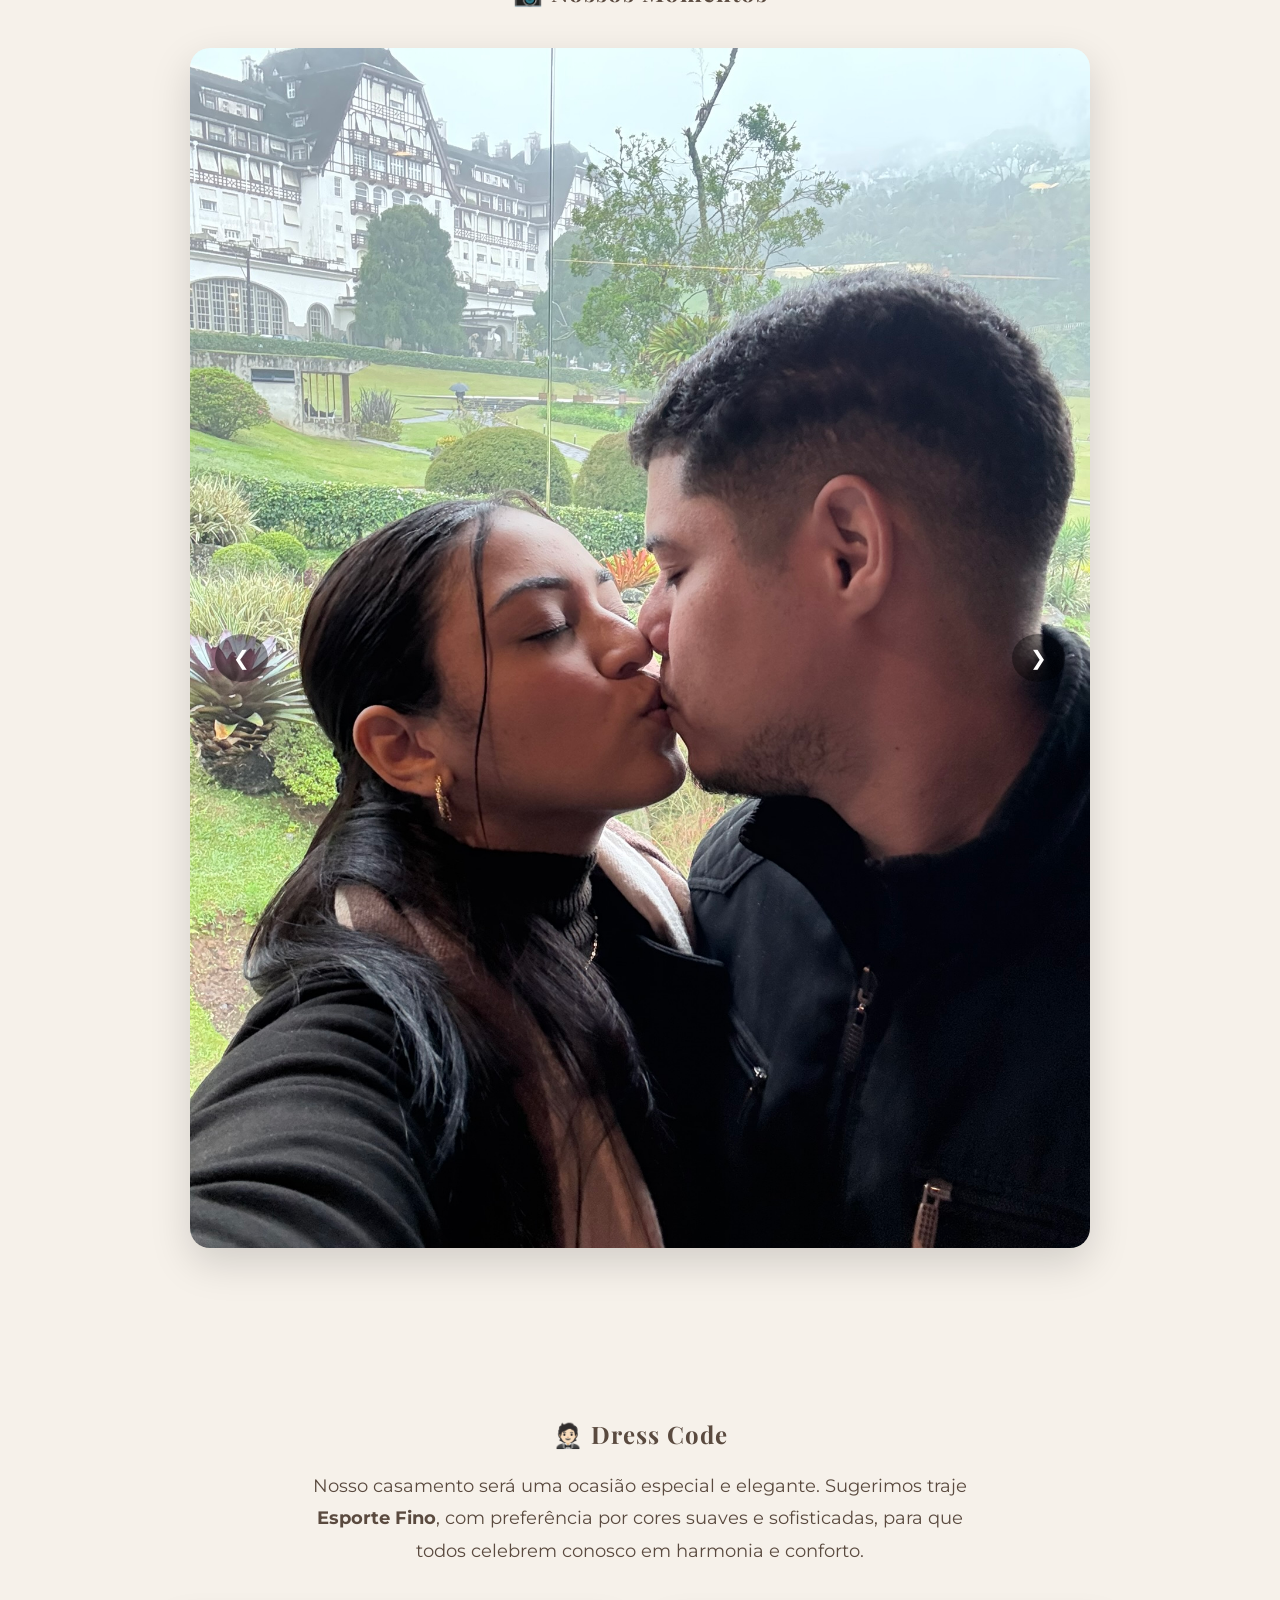
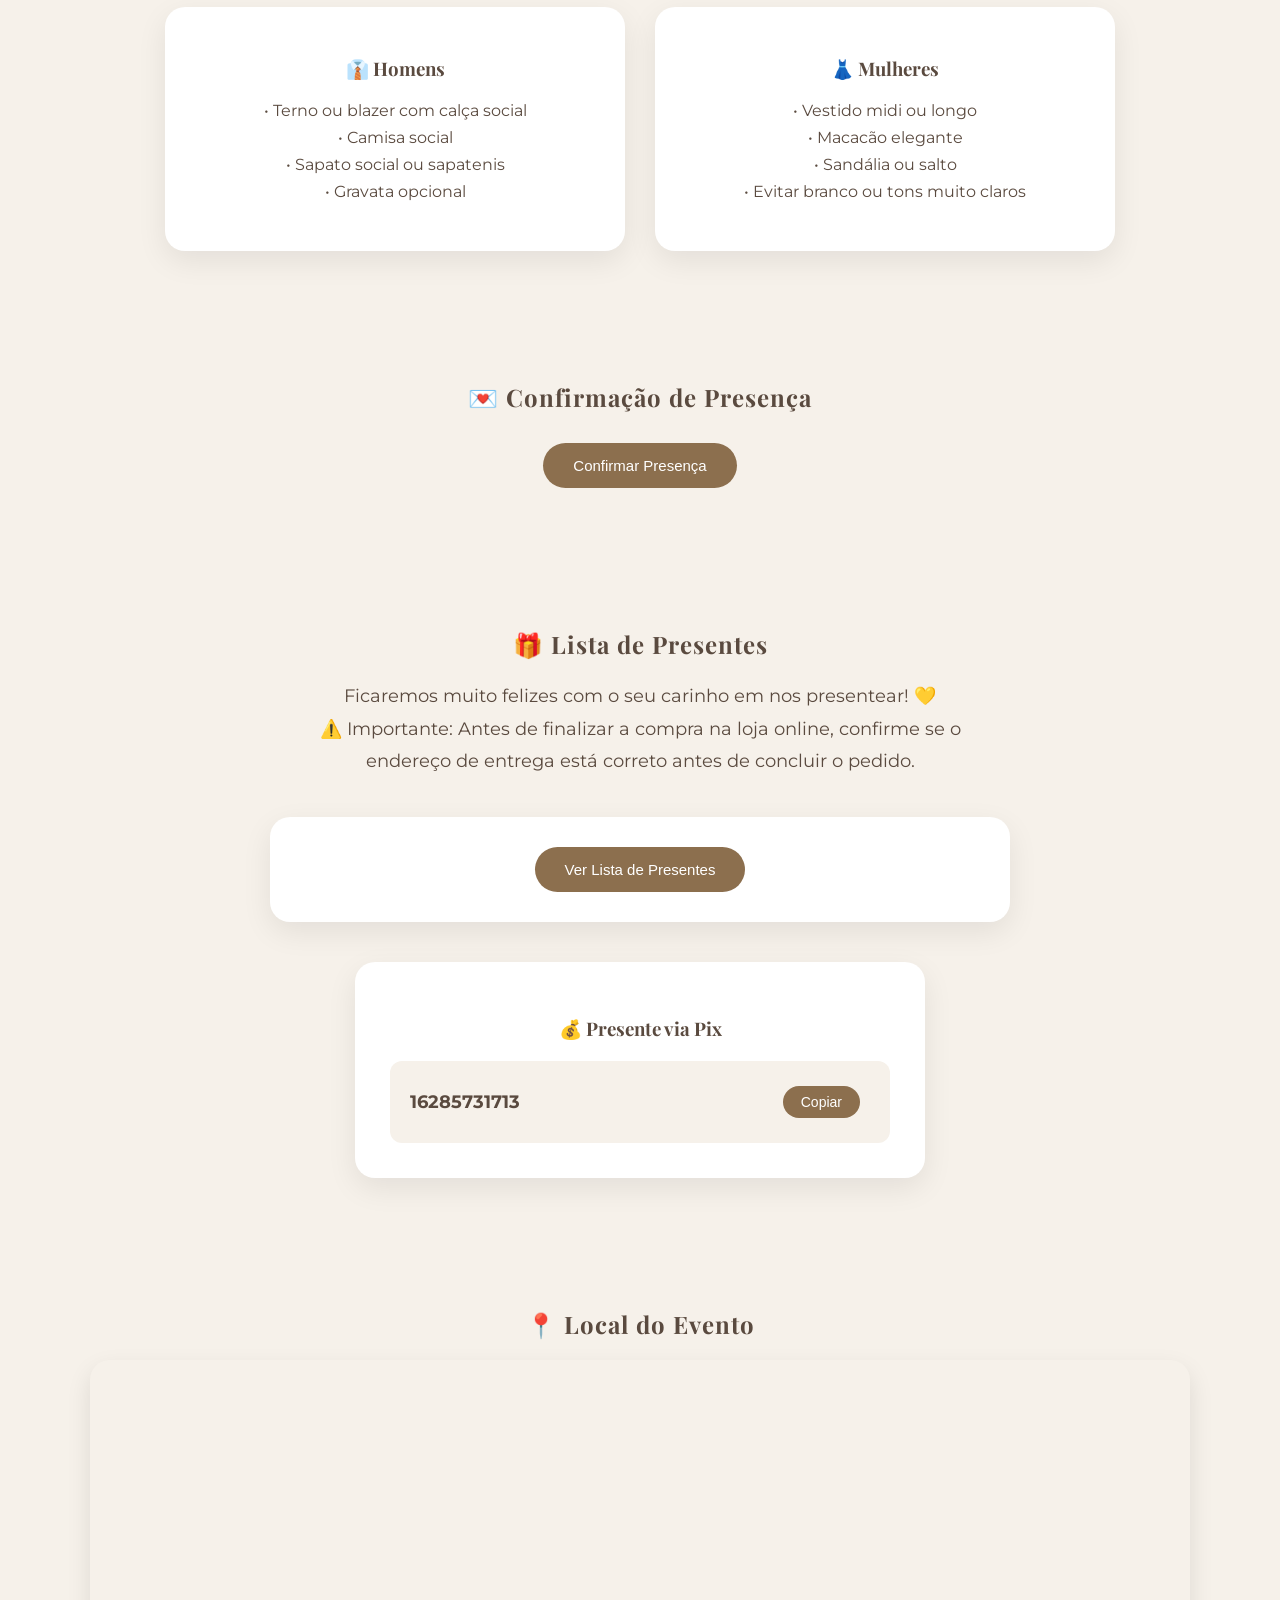
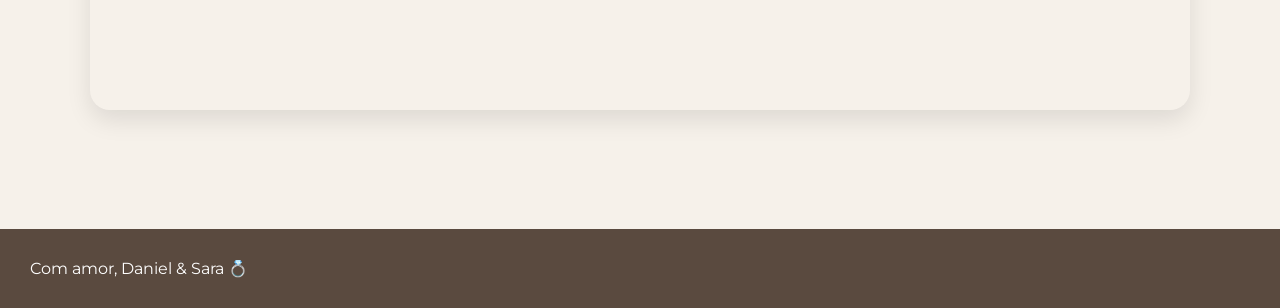
==== commit 27ab0aa9: "Update index.html" ====
--- a/index.html
+++ b/index.html
@@ -19,7 +19,7 @@
 <source src="musica/musica.mp3" type="audio/mpeg">
 </audio>
 
-<button class="music-btn" id="botaoMusica" onclick="toggleMusica()">🎵 Ativar Música</button>
+<button class="music-btn" id="botaoMusica" onclick="toggleMusica()">🎵 Ouvir Nossa Música</button>
 
 <header id="header">
 <div class="header-content">
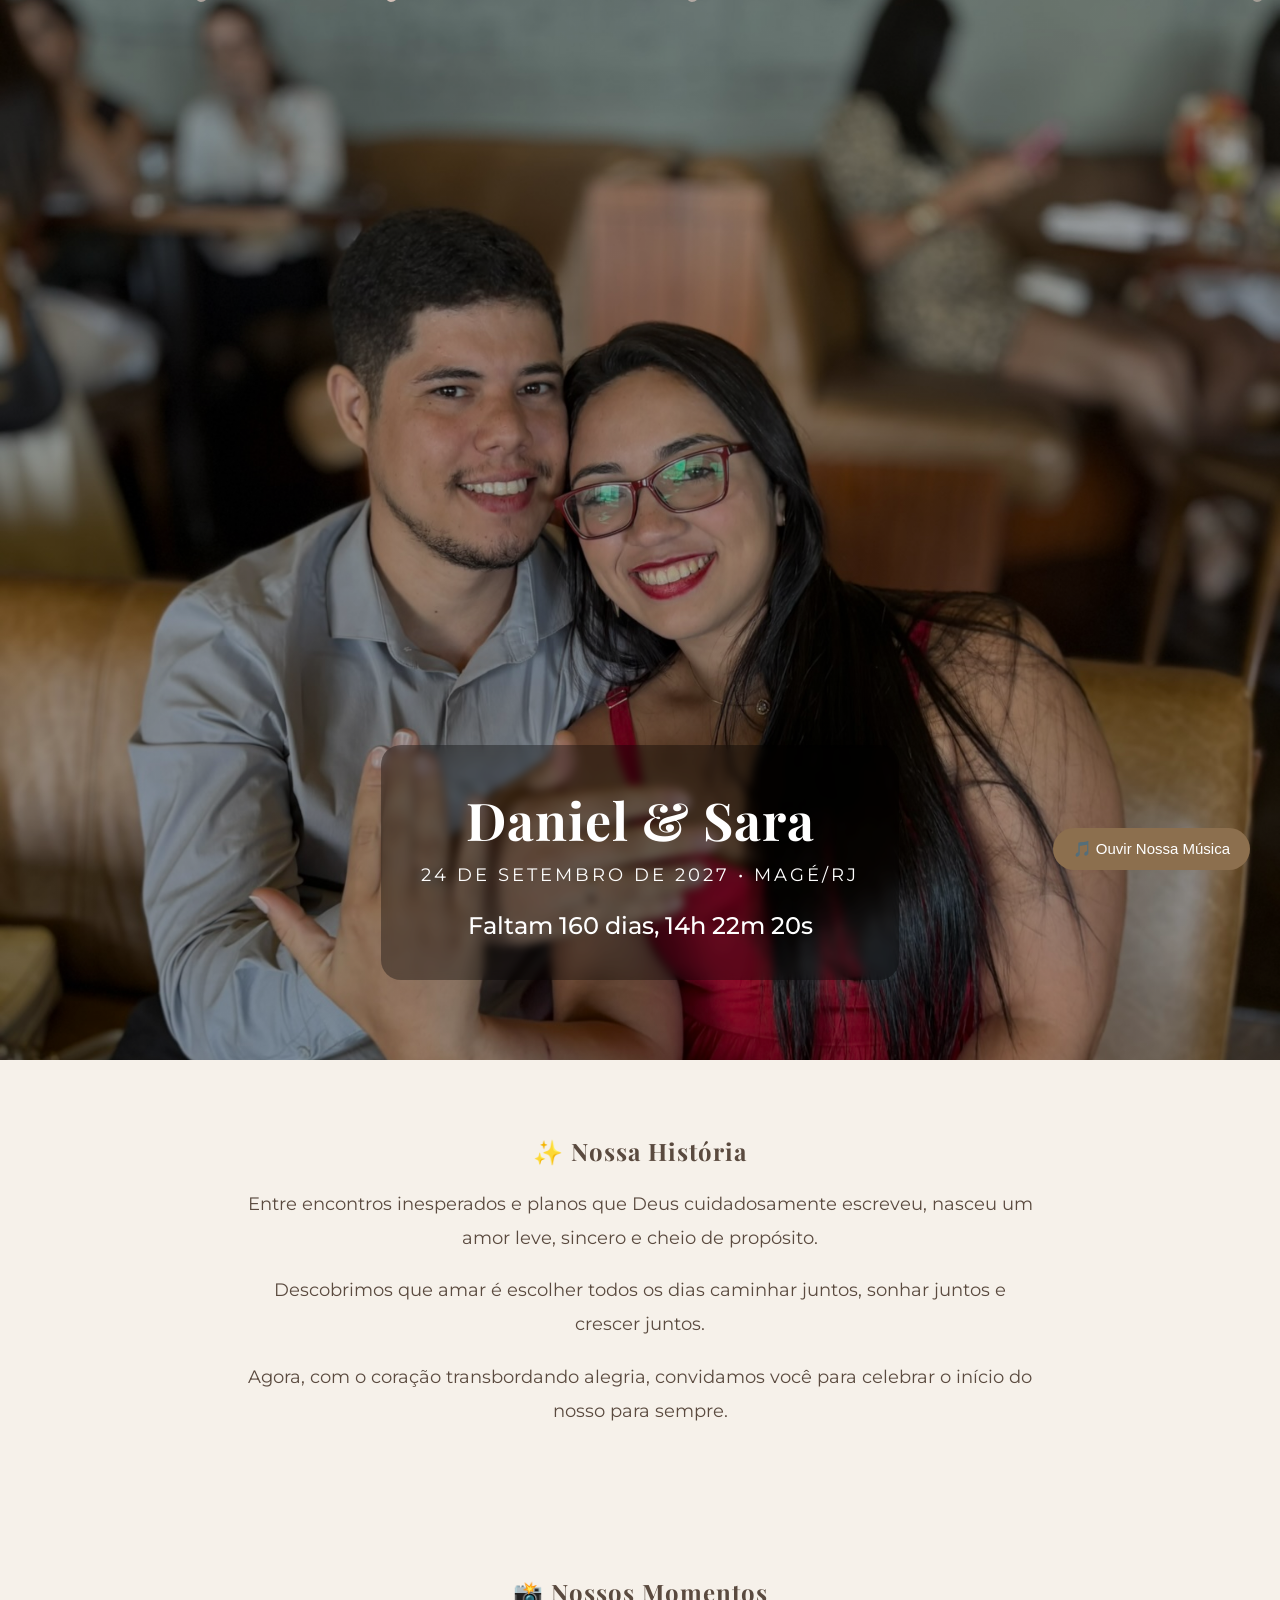
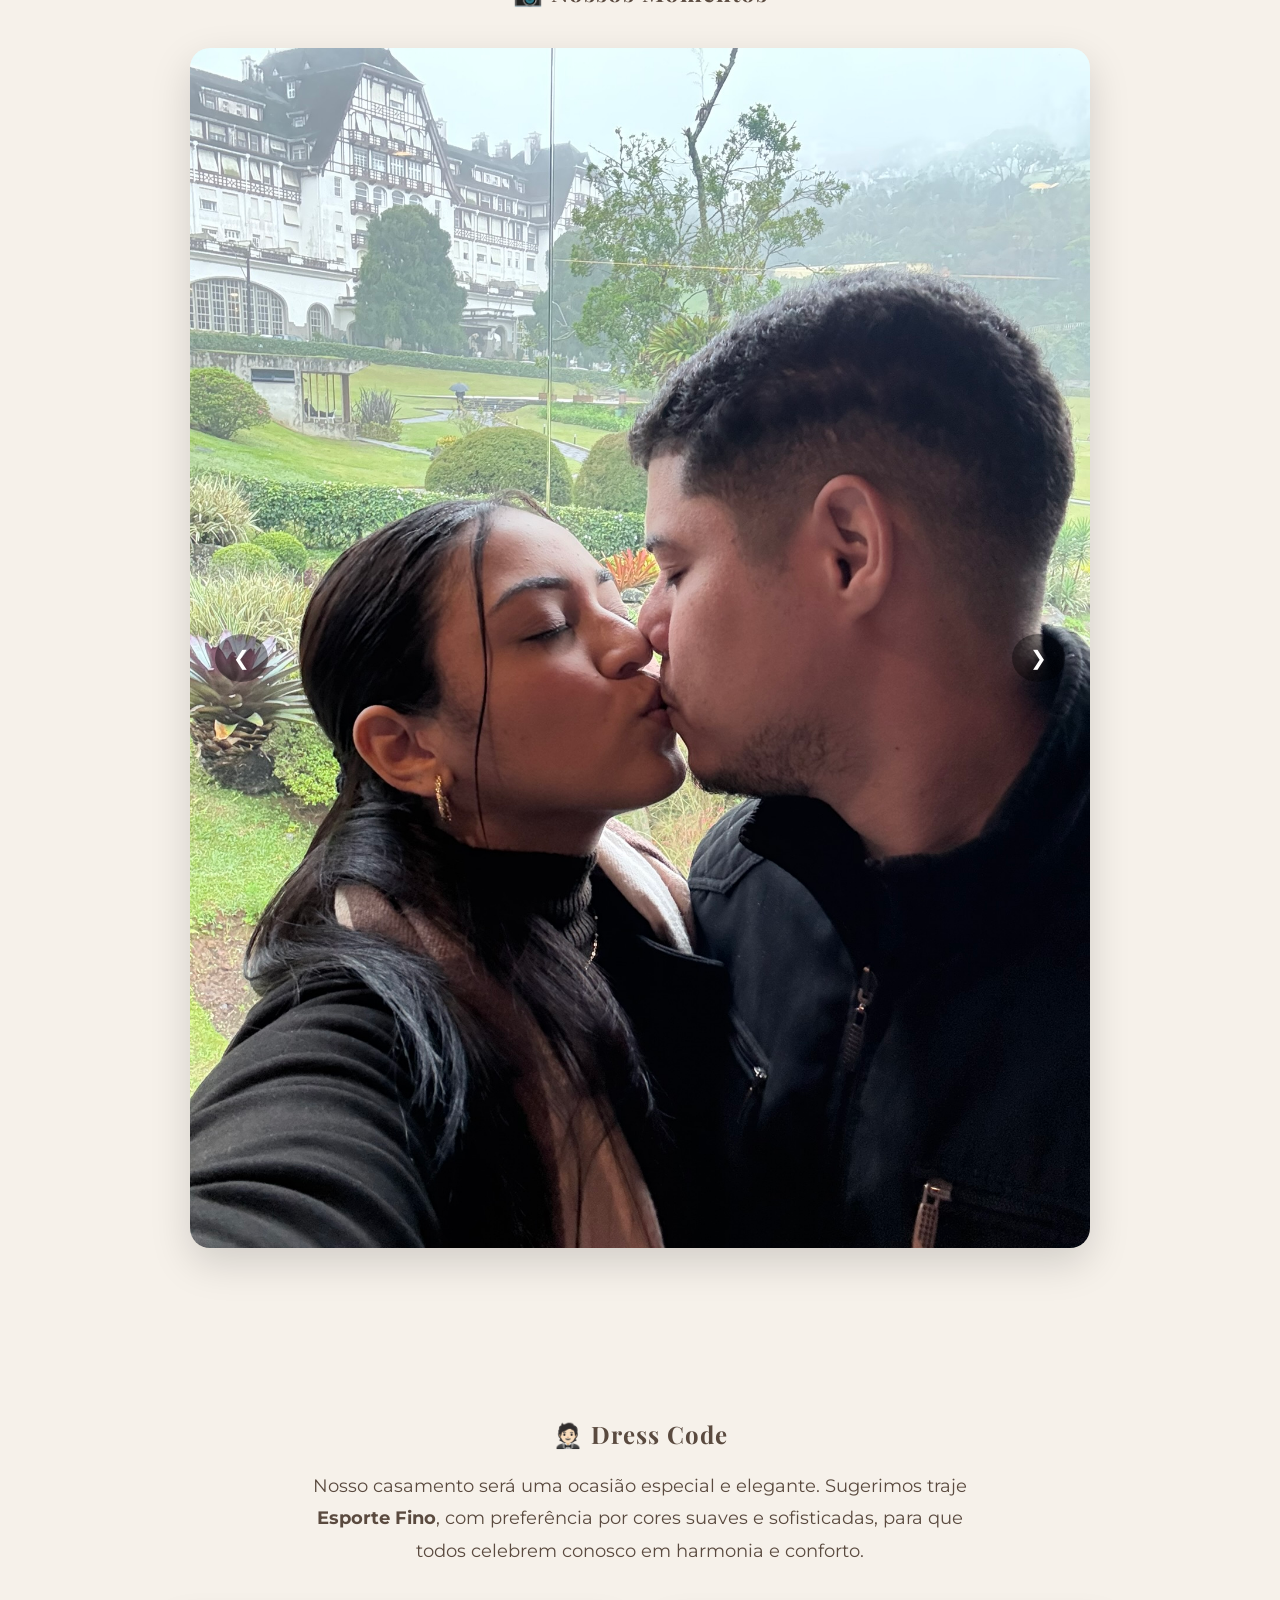
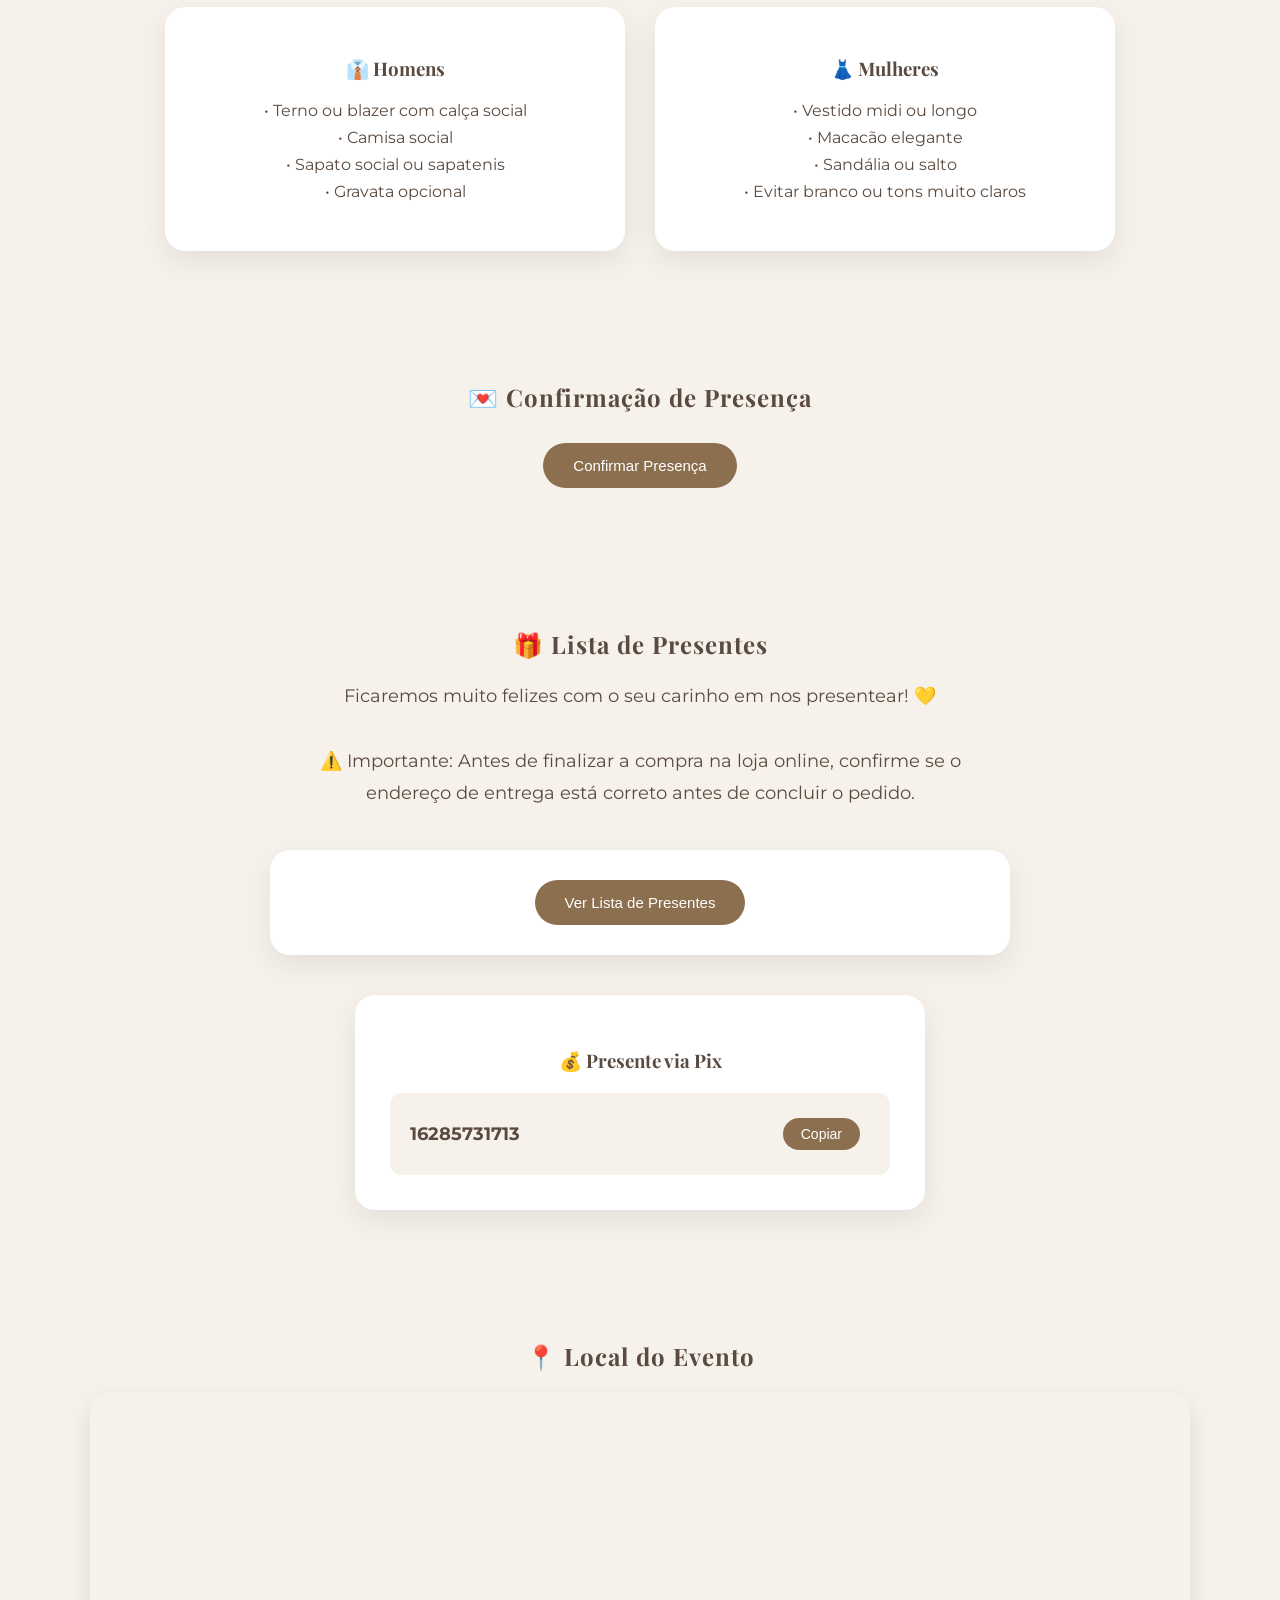
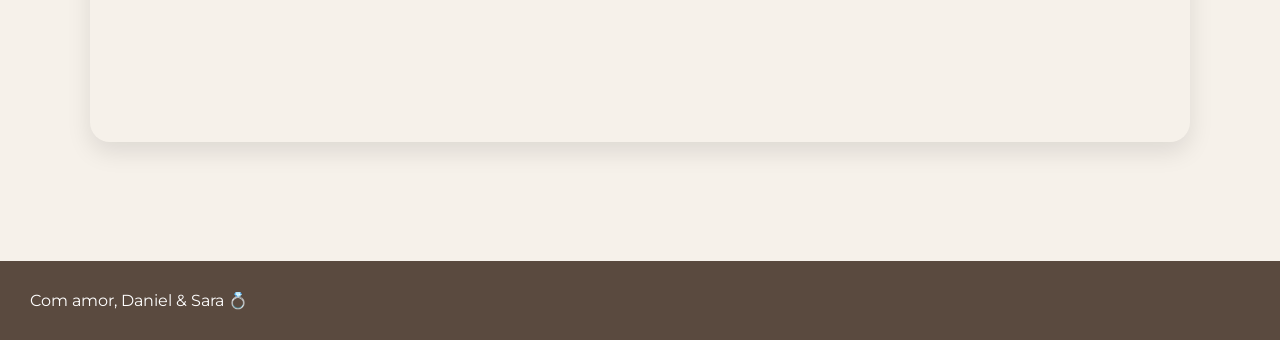
==== commit b88ac9ef: "Fix line breaks in gift list section" ====
--- a/index.html
+++ b/index.html
@@ -160,7 +160,7 @@
 
 <p class="texto-central">
 Ficaremos muito felizes com o seu carinho em nos presentear! 💛
-<br>
+<br><br>
 
 ⚠️ Importante: Antes de finalizar a compra na loja online,
 confirme se o endereço de entrega está correto antes de concluir o pedido.
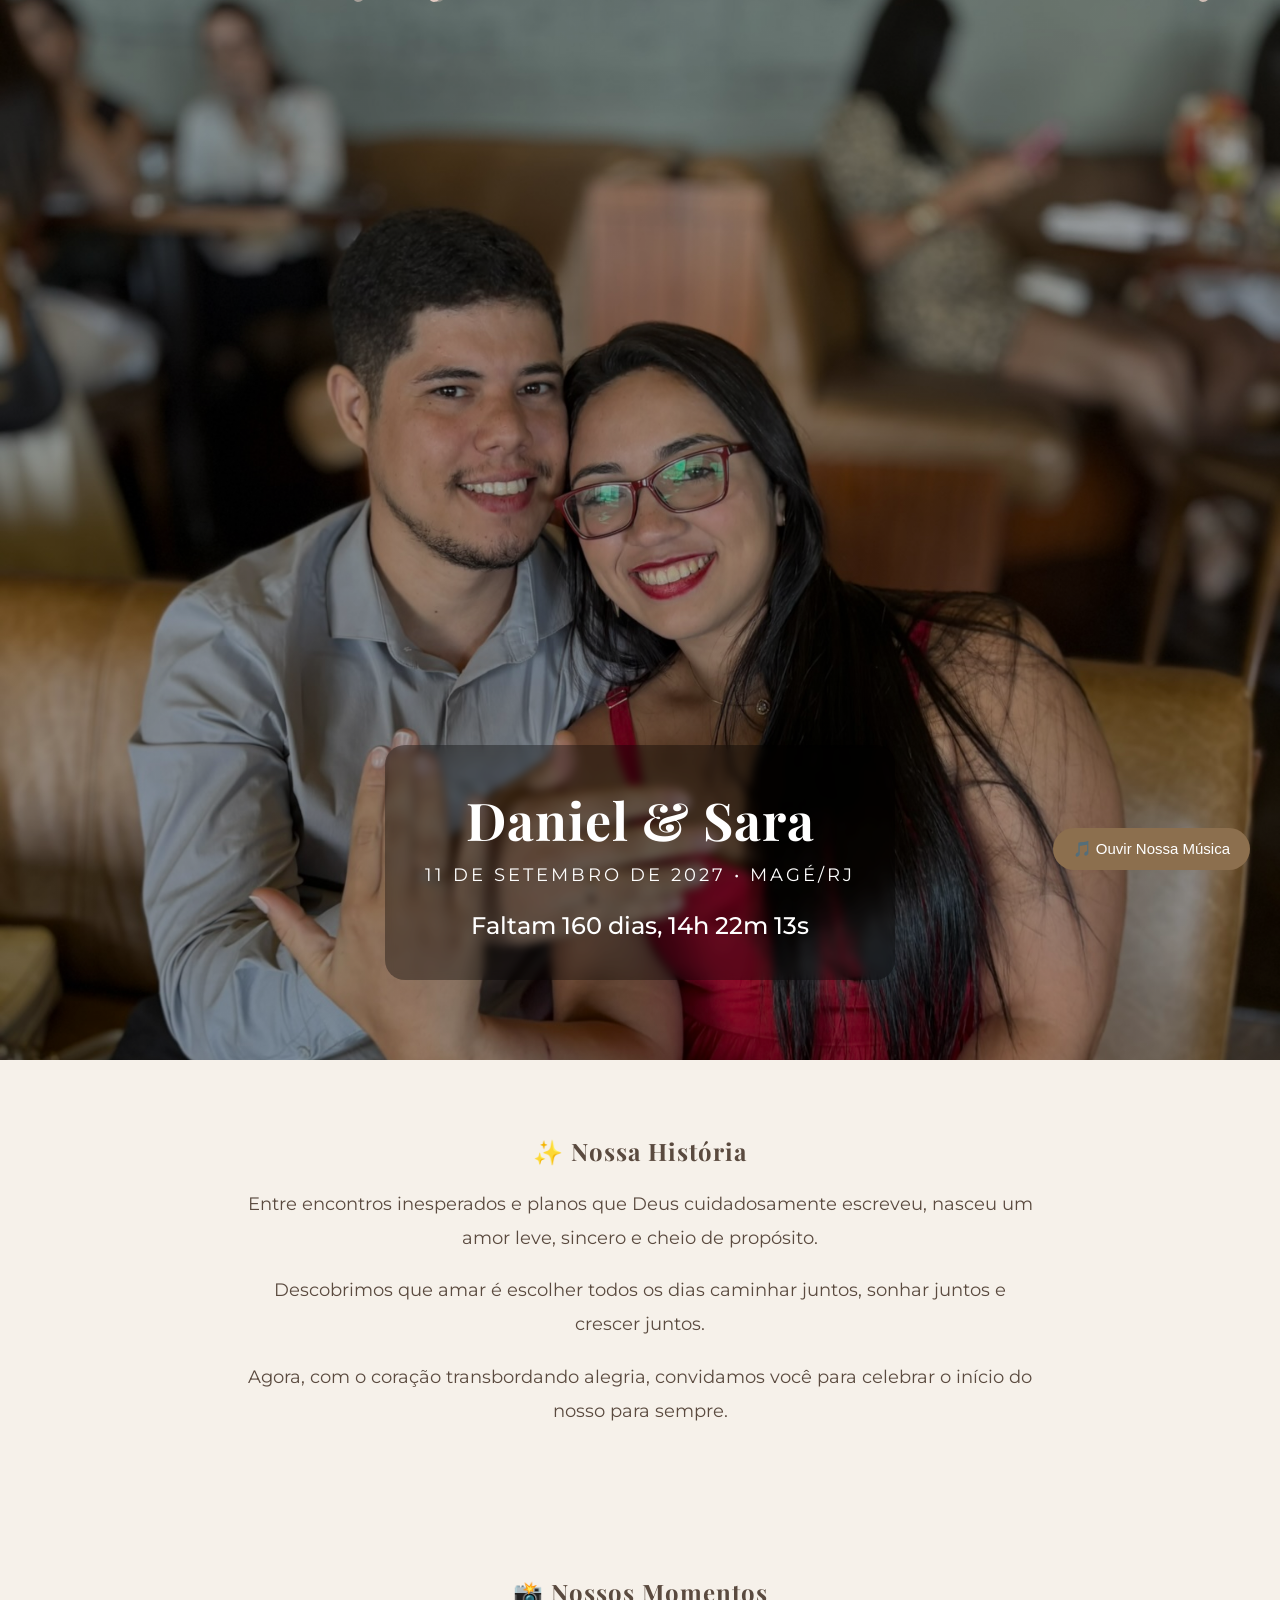
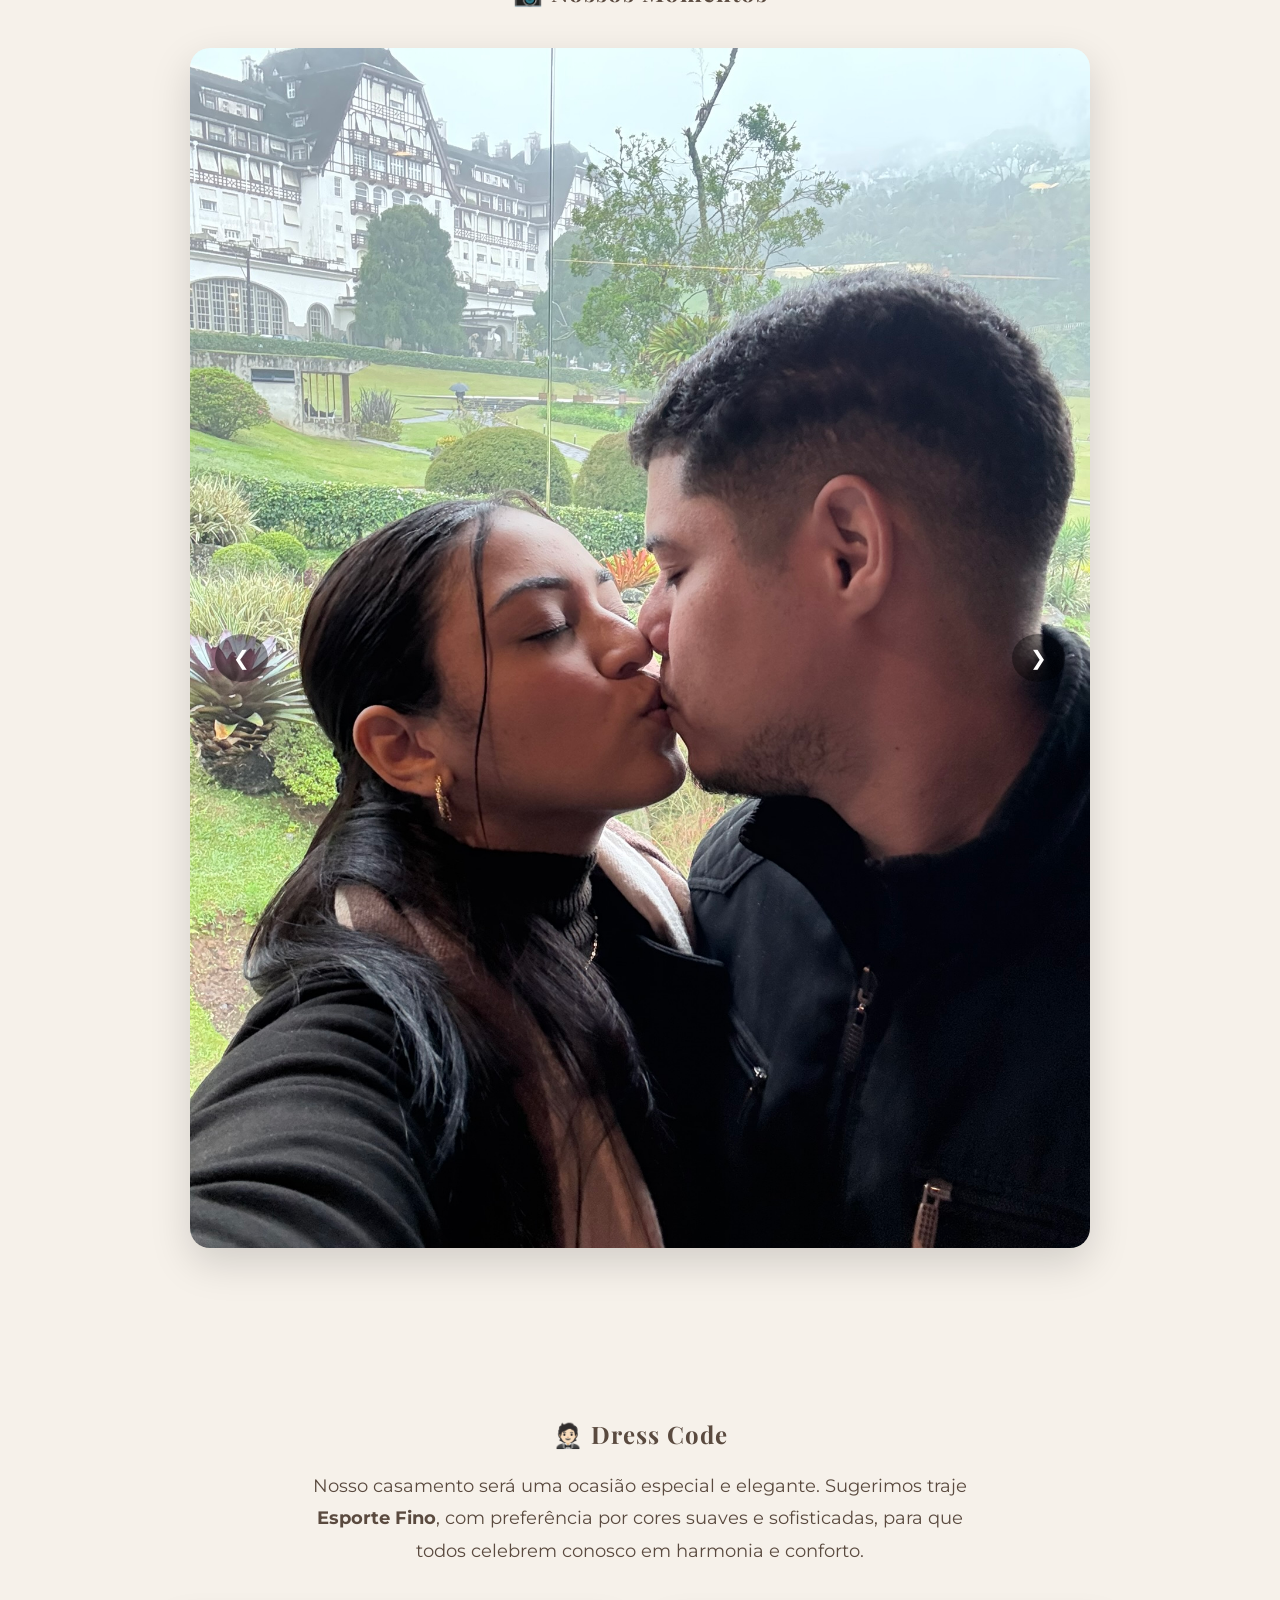
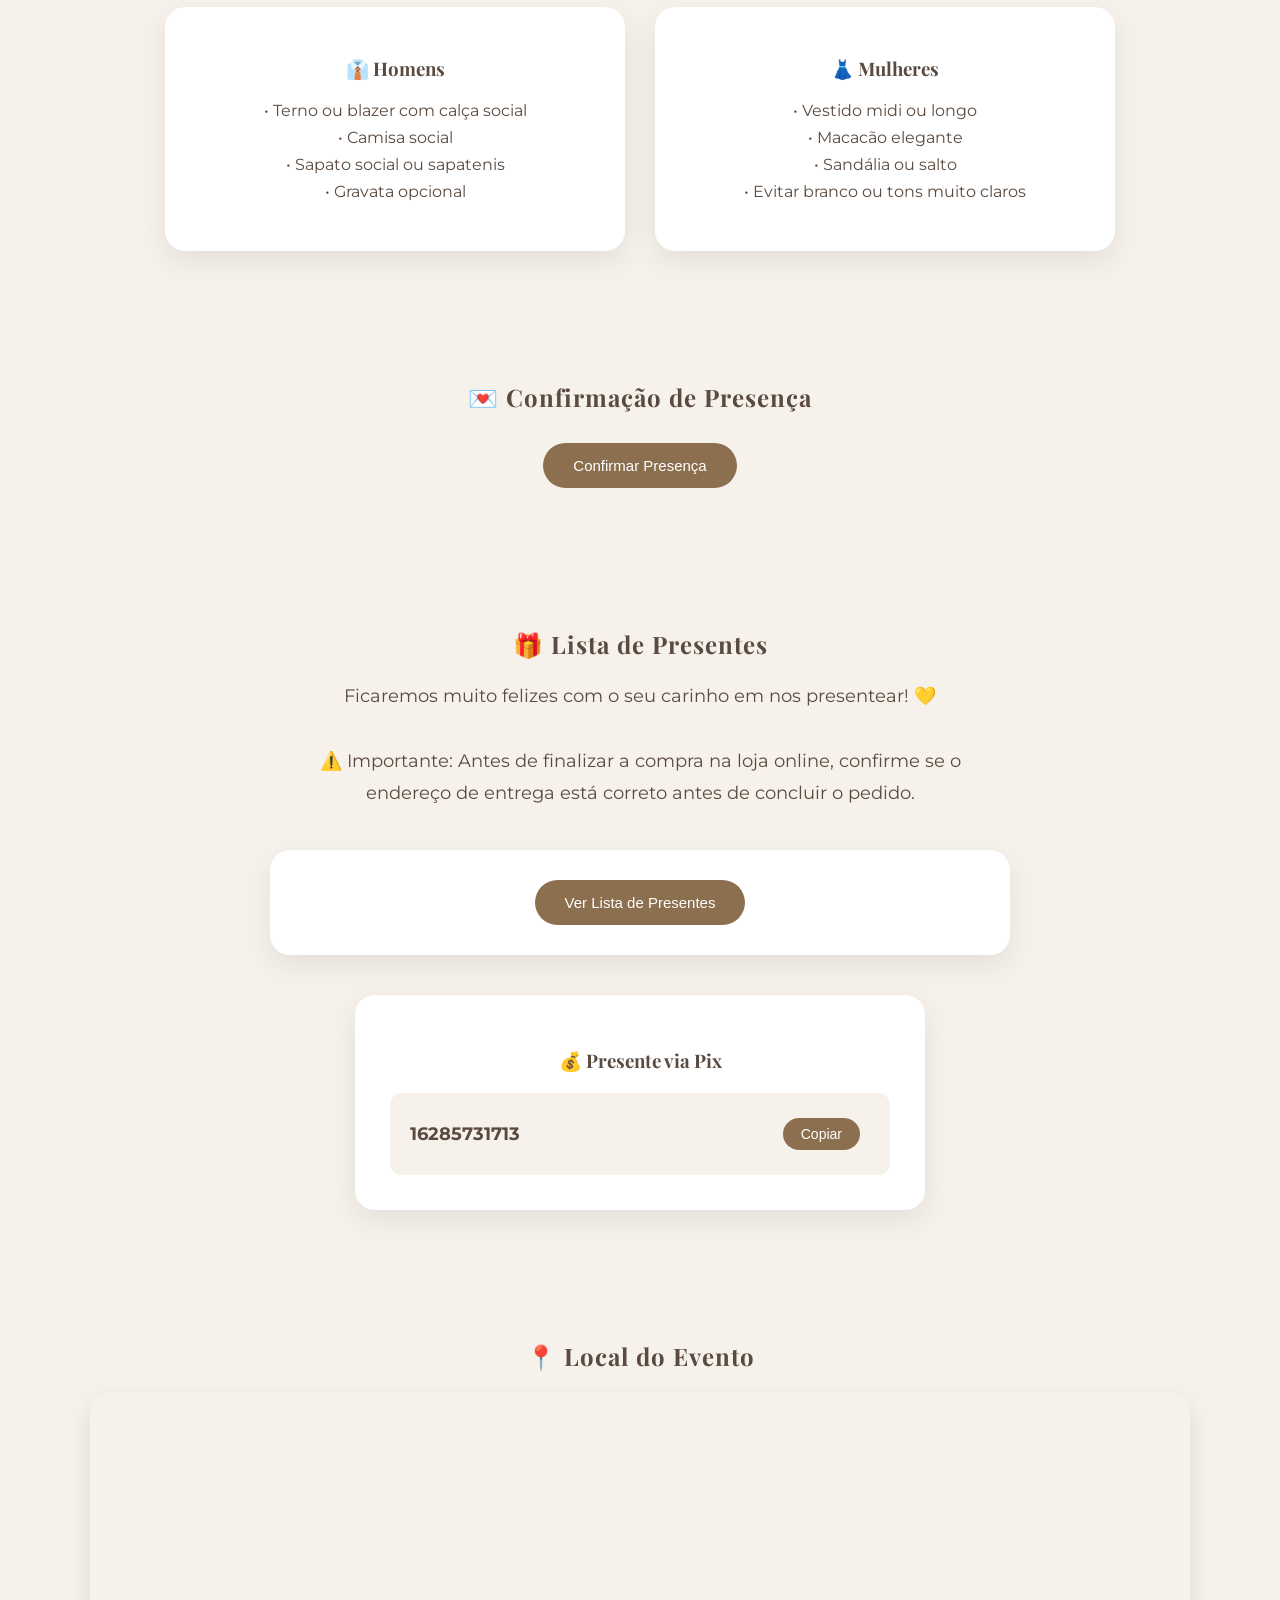
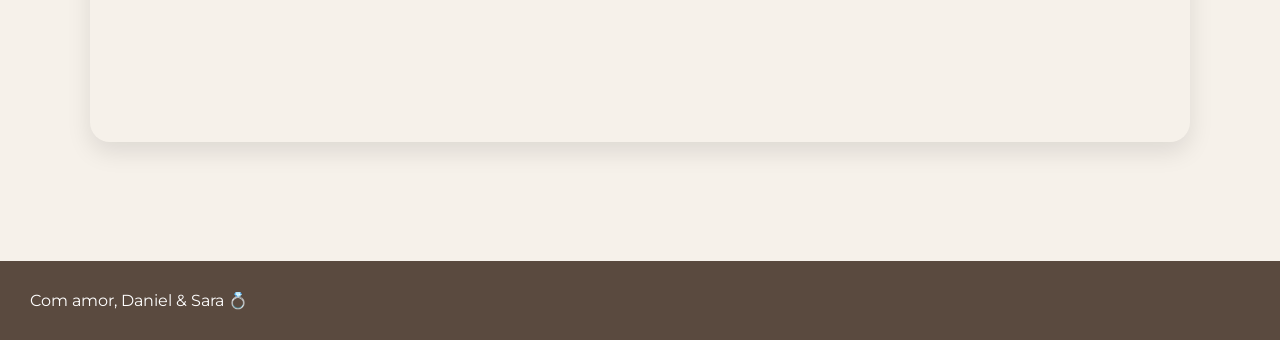
==== commit b3f73f0c: "Atualizar o index.html" ====
--- a/index.html
+++ b/index.html
@@ -5,7 +5,7 @@
 <meta charset="UTF-8">
 <meta name="viewport" content="width=device-width, initial-scale=1.0">
 
-<title>Daniel & Sara | 24.09.2027</title>
+<title>Daniel & Sara | 11.09.2027</title>
 
 <link href="https://fonts.googleapis.com/css2?family=Playfair+Display:wght@400;600&family=Montserrat:wght@300;400&display=swap" rel="stylesheet">
 
@@ -27,7 +27,7 @@
 <h1>Daniel & Sara</h1>
 
 <div class="sub">
-24 DE SETEMBRO DE 2027 • MAGÉ/RJ
+11 DE SETEMBRO DE 2027 • MAGÉ/RJ
 </div>
 
 <div class="contador" id="contador"></div>
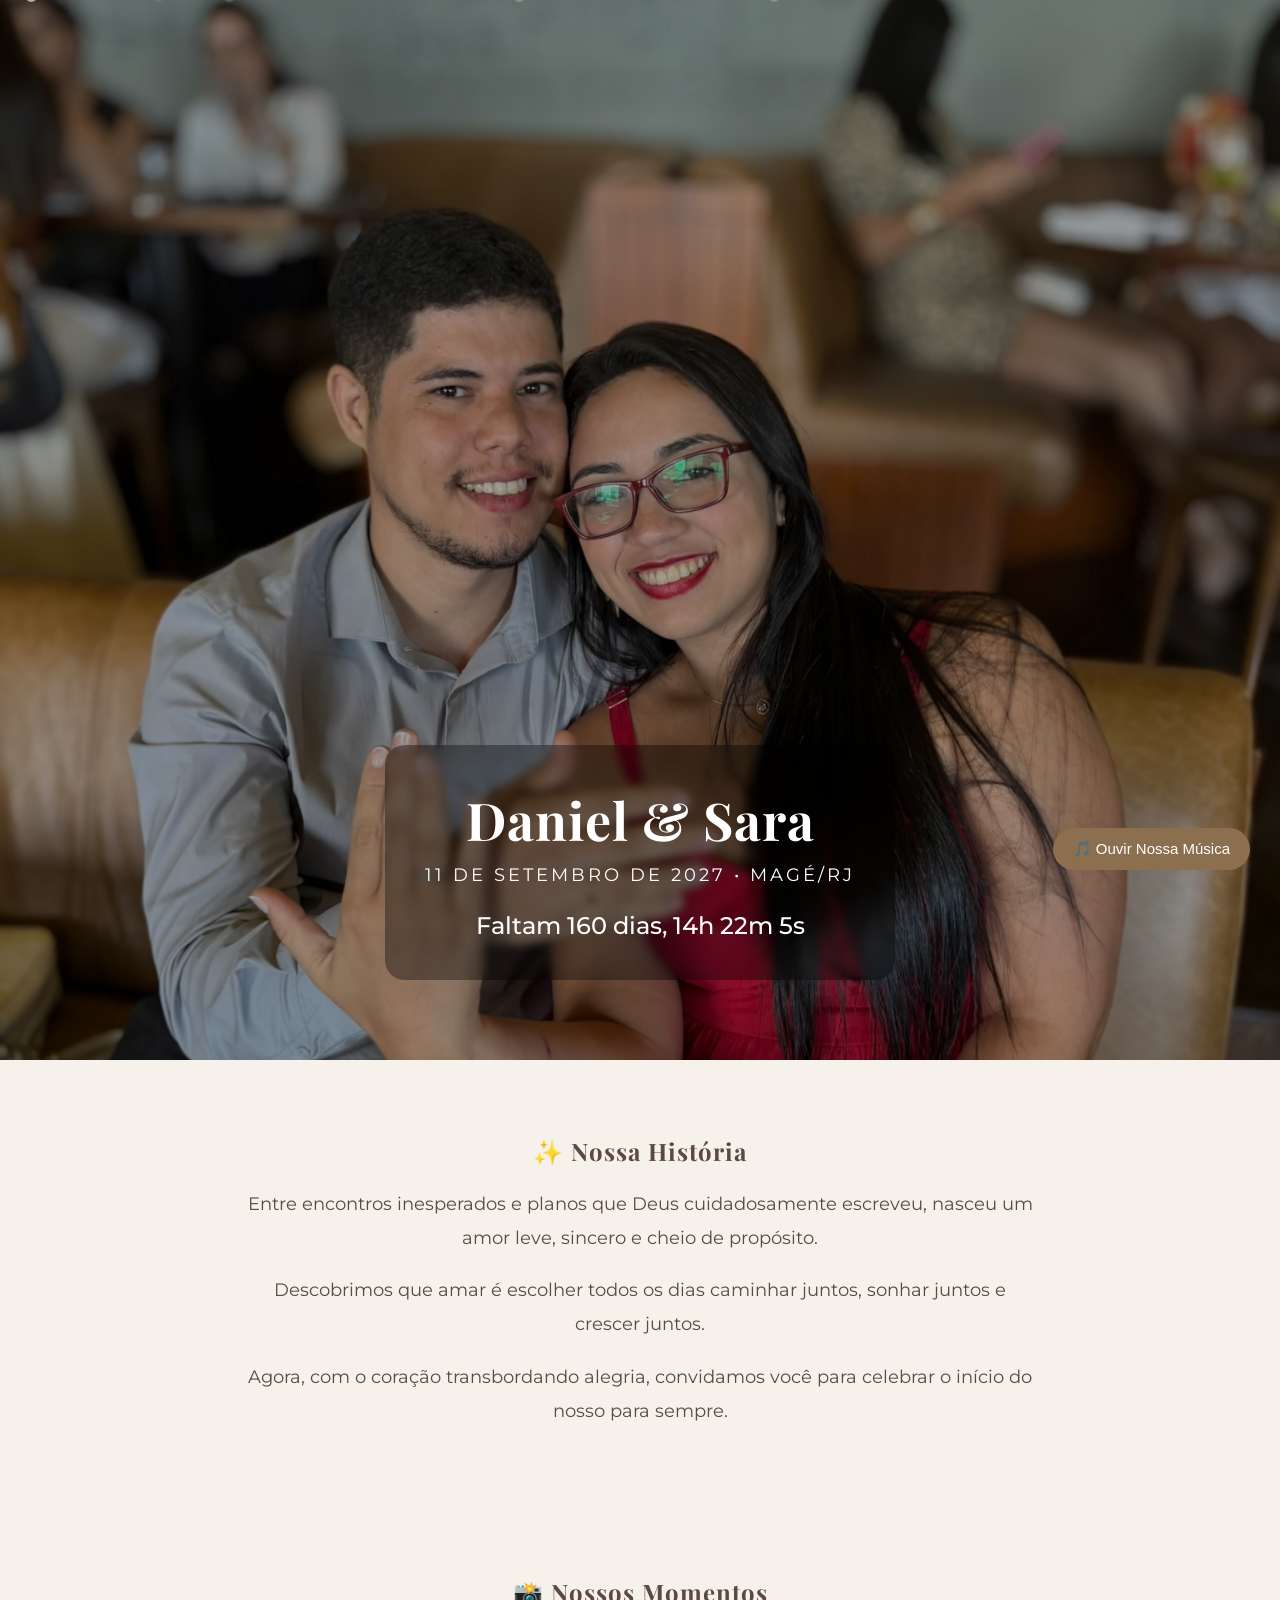
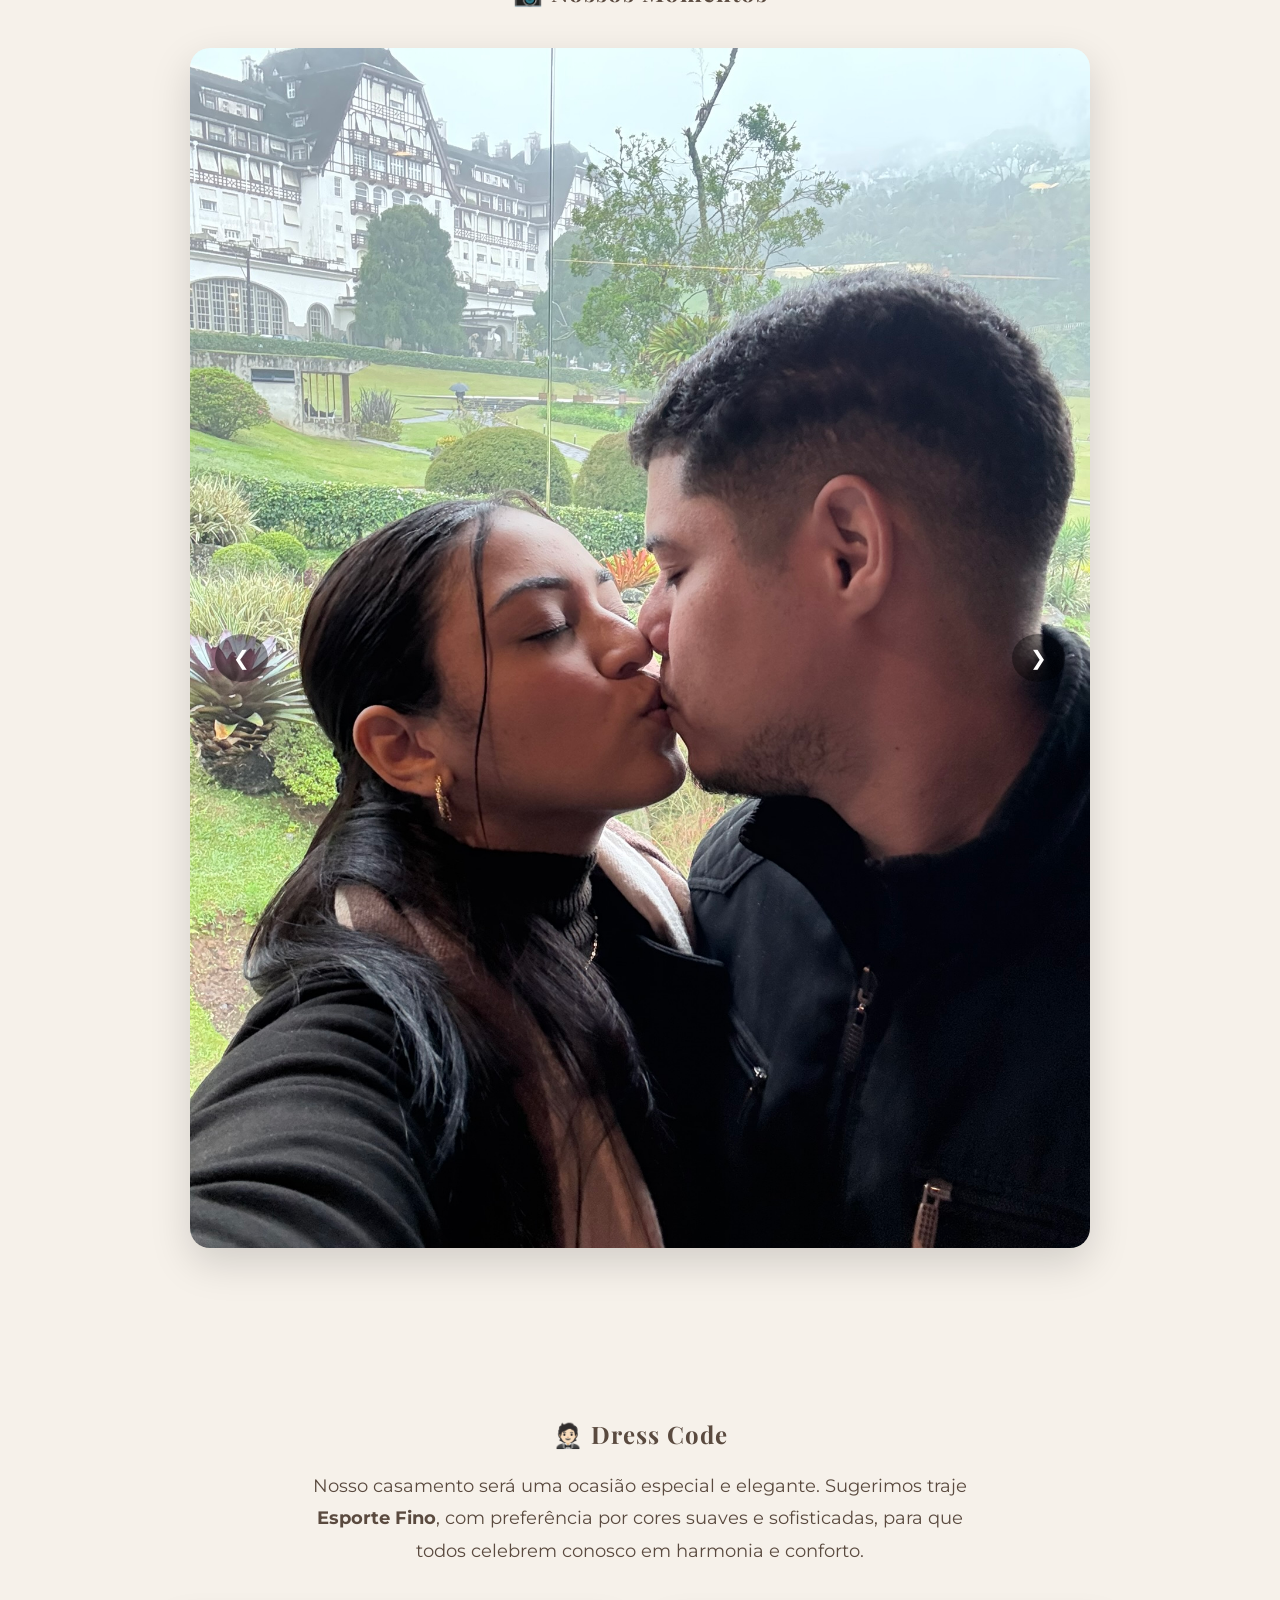
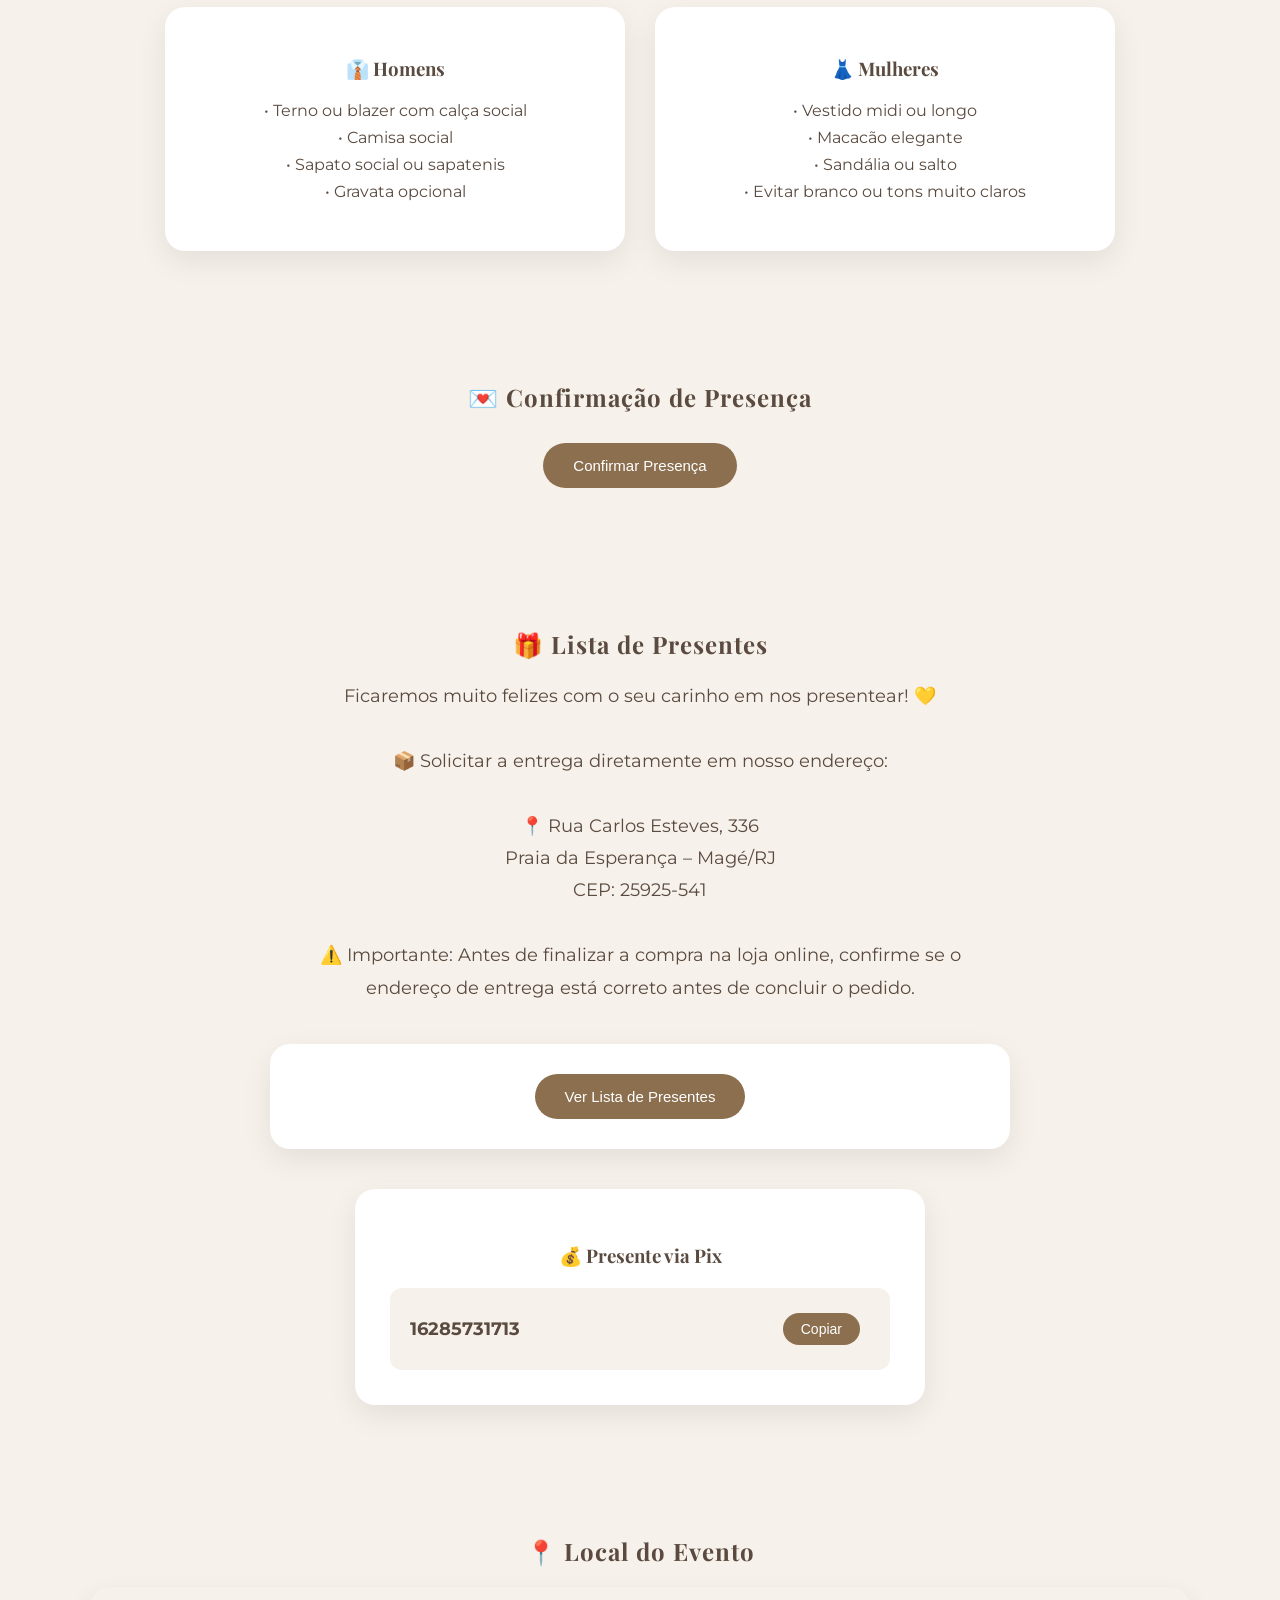
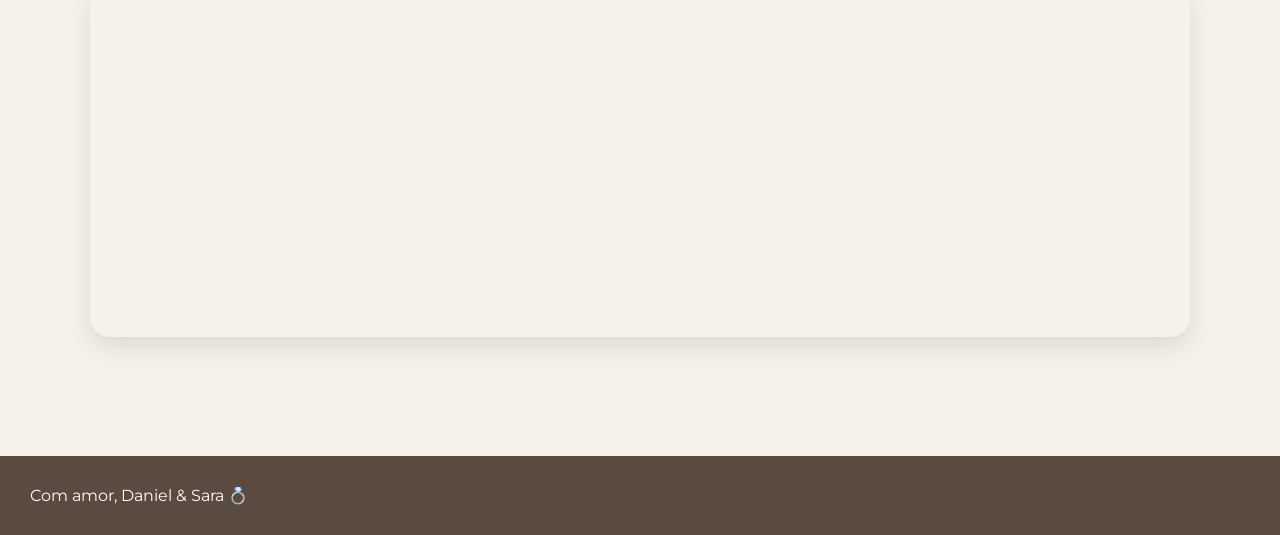
==== commit 2bb86c0a: "Atualizar o index.html" ====
--- a/index.html
+++ b/index.html
@@ -161,6 +161,18 @@
 <p class="texto-central">
 Ficaremos muito felizes com o seu carinho em nos presentear! 💛
 <br><br>
+    
+📦 Solicitar a entrega diretamente em nosso endereço:
+
+<br><br>
+
+📍 Rua Carlos Esteves, 336<br>
+
+Praia da Esperança – Magé/RJ<br>
+
+CEP: 25925-541
+
+<br><br>
 
 ⚠️ Importante: Antes de finalizar a compra na loja online,
 confirme se o endereço de entrega está correto antes de concluir o pedido.
